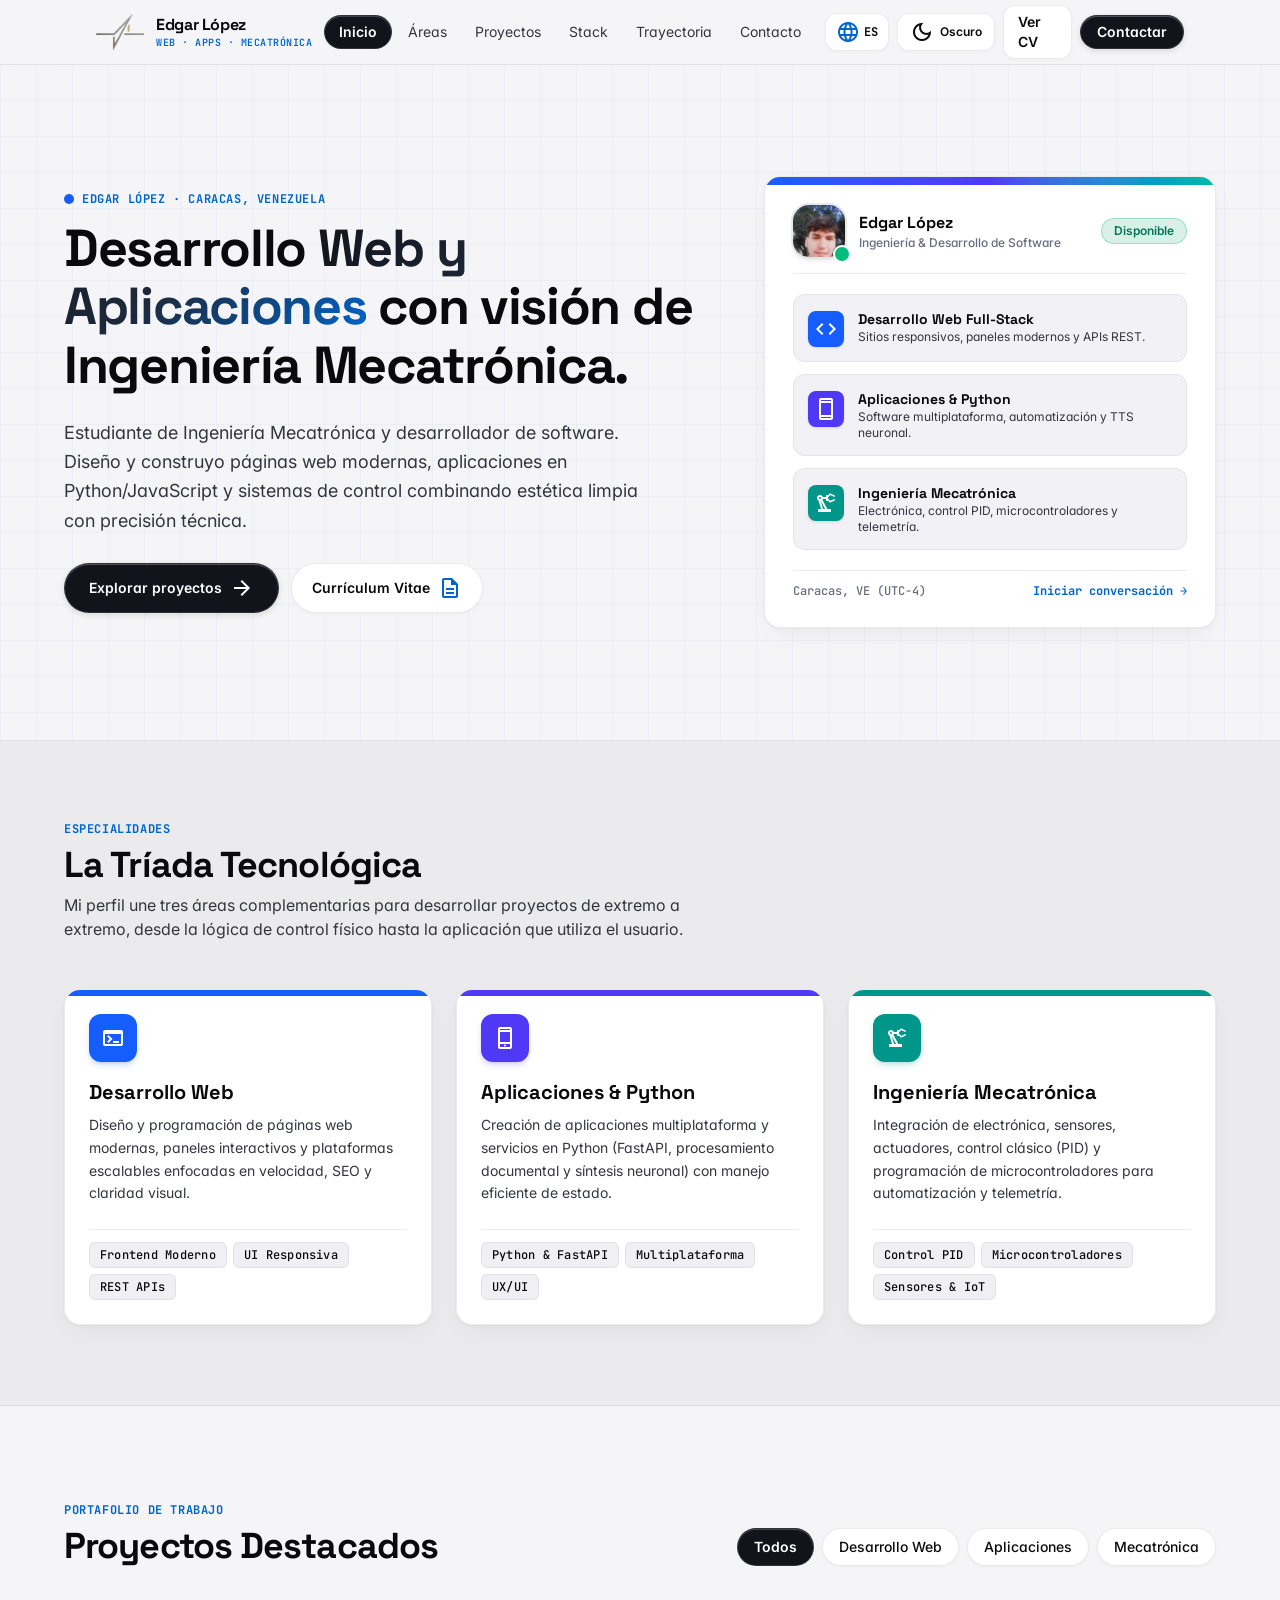
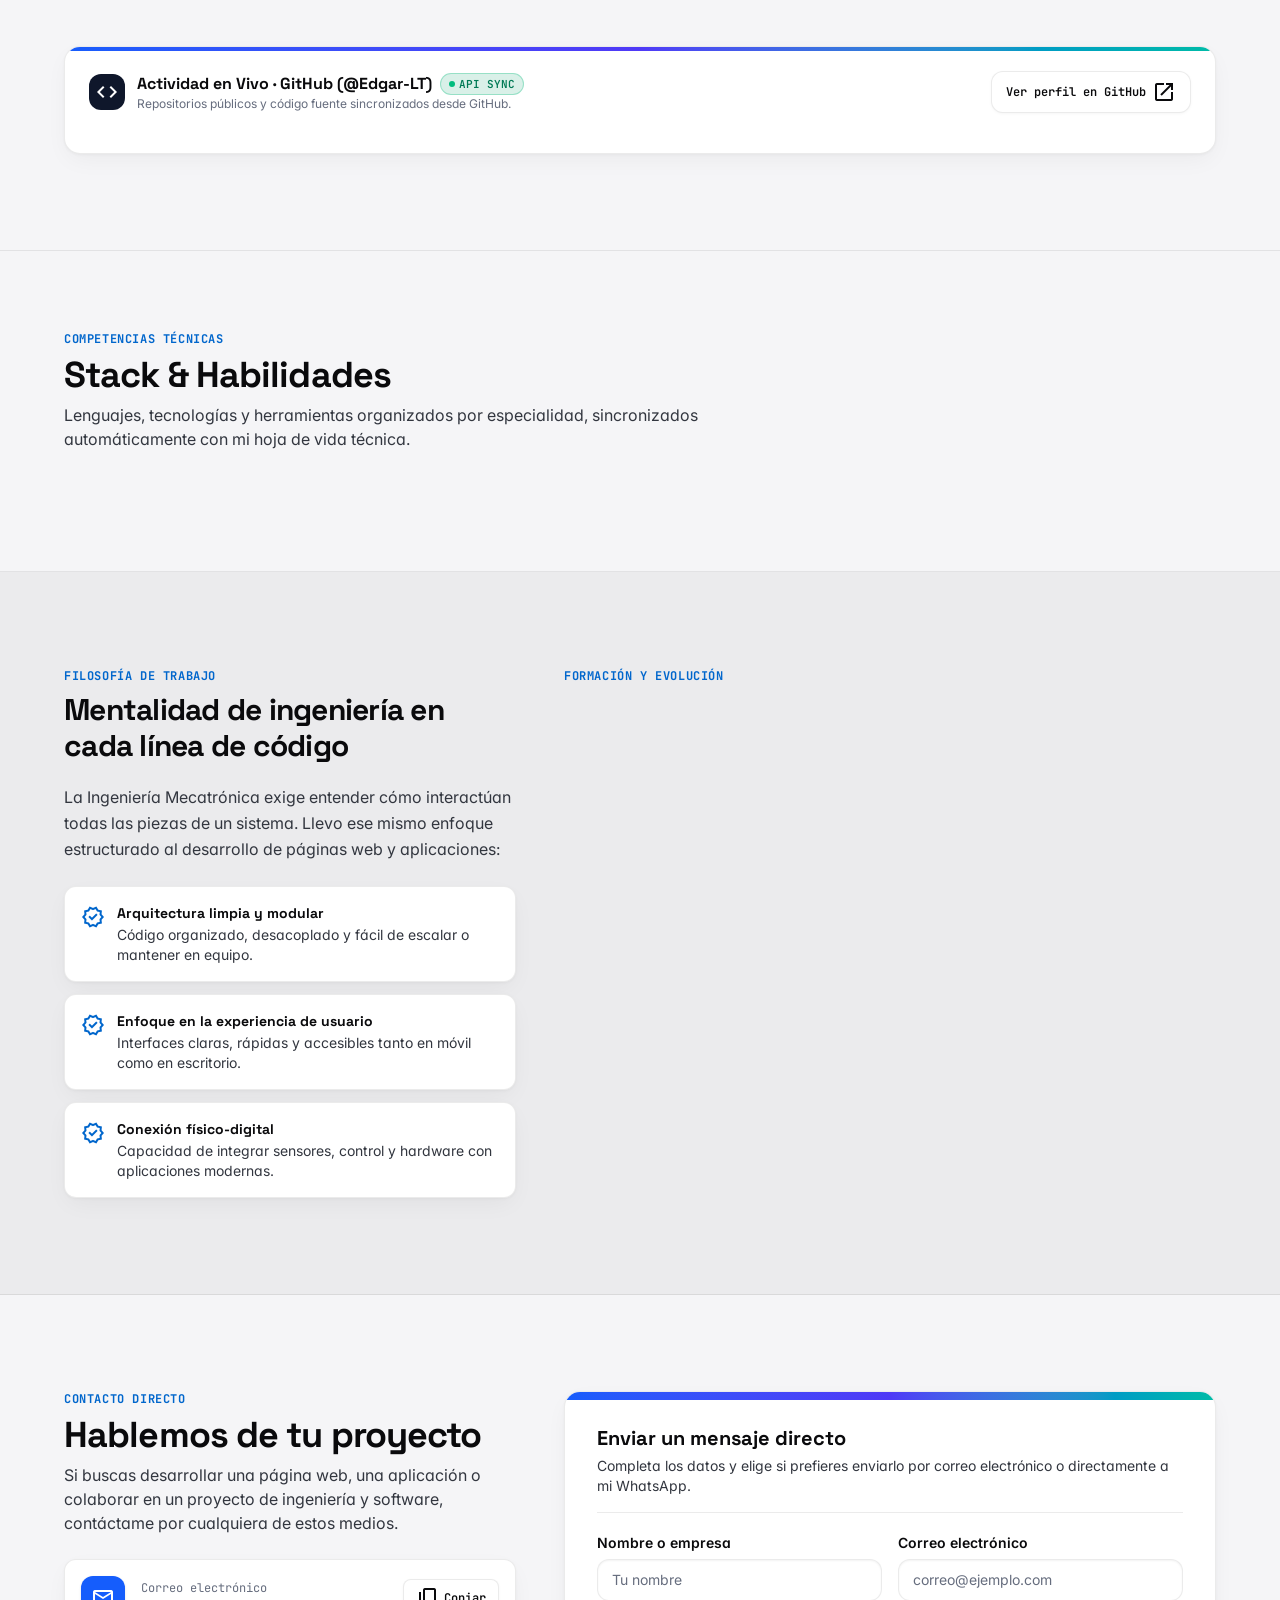
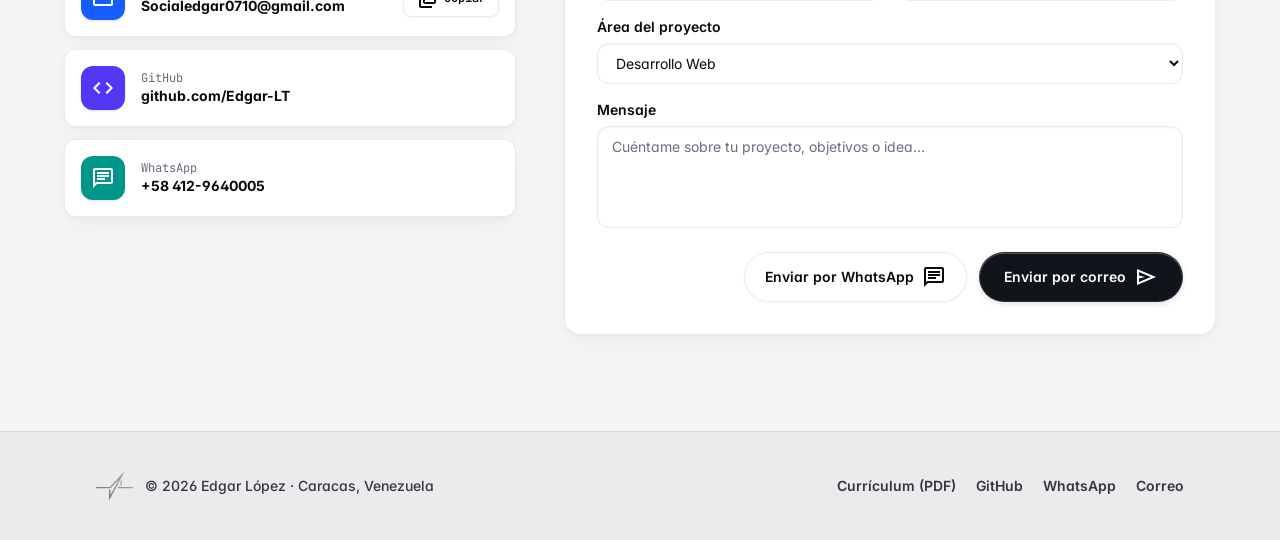
==== index.html @ 8ce10c6b "feat(profile): integrate official portrait photo in hero presentation card and CV header" ====
<!DOCTYPE html>
<html class="scroll-smooth" lang="es">
<head>
  <meta charset="utf-8" />
  <meta content="width=device-width, initial-scale=1.0" name="viewport" />
  <title>Edgar López | Desarrollador Web, Aplicaciones & Ingeniería Mecatrónica</title>
  <meta name="description" content="Portafolio profesional de Edgar López — Estudiante de Ingeniería Mecatrónica y Desarrollador Web y de Aplicaciones en Caracas, Venezuela." />
  <meta name="author" content="Edgar López" />
  <meta name="robots" content="index, follow" />
  <meta name="theme-color" content="#2563eb" id="meta-theme-color" />
  <link rel="canonical" href="https://edgar-lt.github.io/portafolio/" />
  <link rel="manifest" href="site.webmanifest" />

  <!-- Open Graph / Social Preview -->
  <meta property="og:type" content="website" />
  <meta property="og:locale" content="es_VE" />
  <meta property="og:locale:alternate" content="en_US" />
  <meta property="og:url" content="https://edgar-lt.github.io/portafolio/" />
  <meta property="og:title" content="Edgar López | Desarrollador Web, Aplicaciones & Ingeniería Mecatrónica" />
  <meta property="og:description" content="Desarrollo de aplicaciones web modernas, software en Python/JS y sistemas de ingeniería mecatrónica en Caracas, Venezuela." />
  <meta property="og:image" content="https://edgar-lt.github.io/portafolio/assets/og-preview.svg" />
  <meta property="og:image:alt" content="Portafolio de Edgar López — Desarrollo Web, Aplicaciones e Ingeniería Mecatrónica" />

  <!-- Twitter Card -->
  <meta name="twitter:card" content="summary_large_image" />
  <meta name="twitter:title" content="Edgar López | Desarrollador Web, Aplicaciones & Ingeniería Mecatrónica" />
  <meta name="twitter:description" content="Portafolio profesional de Edgar López — Estudiante de Ingeniería Mecatrónica y Desarrollador Web y de Aplicaciones." />
  <meta name="twitter:image" content="https://edgar-lt.github.io/portafolio/assets/og-preview.svg" />

  <!-- Schema.org JSON-LD Structured Data -->
  <script type="application/ld+json">
  {
    "@context": "https://schema.org",
    "@type": "ProfilePage",
    "mainEntity": {
      "@type": "Person",
      "name": "Edgar López",
      "jobTitle": "Estudiante de Ingeniería Mecatrónica & Desarrollador Web y de Aplicaciones",
      "url": "https://edgar-lt.github.io/portafolio/",
      "email": "mailto:Socialedgar0710@gmail.com",
      "telephone": "+584129640005",
      "address": {
        "@type": "PostalAddress",
        "addressLocality": "Caracas",
        "addressCountry": "VE"
      },
      "sameAs": [
        "https://github.com/Edgar-LT"
      ],
      "knowsAbout": [
        "Ingeniería Mecatrónica",
        "Desarrollo Web Full-Stack",
        "Python & FastAPI",
        "Sistemas de Control PID",
        "Desarrollo de Aplicaciones",
        "Sistemas Embebidos"
      ]
    }
  }
  </script>

  <!-- Favicon -->
  <link rel="icon" type="image/svg+xml" href="assets/favicon.svg" />

  <!-- Preconnect & Google Fonts -->
  <link rel="preconnect" href="https://fonts.googleapis.com" />
  <link rel="preconnect" href="https://fonts.gstatic.com" crossorigin />
  <link href="https://fonts.googleapis.com/css2?family=Material+Symbols+Outlined:opsz,wght,FILL,GRAD@20..48,100..700,0..1,-50..200&display=block" rel="stylesheet" />
  <link href="https://fonts.googleapis.com/css2?family=Inter:wght@400;500;600;700&family=JetBrains+Mono:wght@400;500;600&family=Space+Grotesk:wght@500;600;700&display=swap" rel="stylesheet" />

  <!-- Inicialización temprana del tema para evitar parpadeos (respeta preferencia del sistema) -->
  <script>
    (function () {
      var saved = localStorage.getItem("edgar_theme");
      var prefersDark = window.matchMedia && window.matchMedia("(prefers-color-scheme: dark)").matches;
      if (saved === "dark" || (!saved && prefersDark)) {
        document.documentElement.classList.add("dark");
      } else {
        document.documentElement.classList.remove("dark");
      }
    })();
  </script>

  <!-- Tailwind CSS & Unified Design Tokens (Compiled Static CSS) -->
  <link rel="stylesheet" href="css/tailwind.min.css" />
  <script src="js/config.tailwind.js"></script>
  <link rel="stylesheet" href="css/styles.css" />
</head>

<body class="theme-page font-sans antialiased selection:bg-blue-600 selection:text-white">

  <!-- Skip to Main Content -->
  <a href="#main-content" data-i18n="skip_link" class="sr-only focus:not-sr-only focus:fixed focus:top-3 focus:left-3 focus:z-[100] focus:px-4 focus:py-2 focus:rounded-lg focus:bg-blue-600 focus:text-white focus:text-sm focus:font-semibold">
    Saltar al contenido principal
  </a>

  <!-- ===================================================================== -->
  <!-- HEADER & NAVIGATION                                                   -->
  <!-- ===================================================================== -->
  <header class="fixed top-0 w-full z-50 theme-header">
    <div class="h-16 max-w-6xl mx-auto px-margin-mobile md:px-margin-tablet flex items-center justify-between gap-3">
      <!-- Brand Identity -->
      <a href="#inicio" class="flex items-center gap-3 group shrink-0" aria-label="Edgar López — Inicio">
        <img alt="EL" width="48" height="36" class="h-9 w-auto object-contain" src="assets/logo.svg" />
        <div class="flex flex-col">
          <span class="font-display font-bold text-base theme-heading leading-tight tracking-tight">Edgar López</span>
          <span class="font-mono text-[10px] font-semibold theme-accent uppercase tracking-wider" data-i18n="brand_subtitle">Web · Apps · Mecatrónica</span>
        </div>
      </a>

      <!-- Desktop Navigation -->
      <nav aria-label="Navegación principal" class="hidden lg:flex items-center gap-1" id="desktop-nav">
        <a aria-current="page" class="nav-link text-sm px-3.5 py-1.5 rounded-full nav-pill-active font-semibold transition-all" href="#inicio" data-i18n="nav_home">Inicio</a>
        <a class="nav-link text-sm px-3 py-1.5 rounded-lg theme-body hover:underline transition-all" href="#disciplinas" data-i18n="nav_areas">Áreas</a>
        <a class="nav-link text-sm px-3 py-1.5 rounded-lg theme-body hover:underline transition-all" href="#proyectos" data-i18n="nav_projects">Proyectos</a>
        <a class="nav-link text-sm px-3 py-1.5 rounded-lg theme-body hover:underline transition-all" href="#stack" data-i18n="nav_stack">Stack</a>
        <a class="nav-link text-sm px-3 py-1.5 rounded-lg theme-body hover:underline transition-all" href="#experiencia" data-i18n="nav_timeline">Trayectoria</a>
        <a class="nav-link text-sm px-3 py-1.5 rounded-lg theme-body hover:underline transition-all" href="#contacto" data-i18n="nav_contact">Contacto</a>
      </nav>

      <!-- Header Actions: Language, Theme & CTAs -->
      <div class="flex items-center gap-2">
        <button aria-label="Cambiar idioma entre Español e Inglés" title="Cambiar idioma (ES / EN)" id="lang-toggle-btn" type="button" class="inline-flex items-center gap-1 px-2.5 py-1.5 rounded-xl identity-btn-secondary font-mono text-xs font-bold transition-all cursor-pointer">
          <span class="material-symbols-outlined text-sm theme-accent" aria-hidden="true">language</span>
          <span id="lang-toggle-label">ES</span>
        </button>

        <button aria-label="Cambiar entre tema claro y oscuro" aria-pressed="false" title="Cambiar entre tema Claro y Oscuro" id="theme-toggle-btn" type="button" class="inline-flex items-center gap-1.5 px-3 py-1.5 rounded-xl identity-btn-secondary text-xs font-semibold transition-all cursor-pointer">
          <span class="material-symbols-outlined text-base" id="theme-toggle-icon" aria-hidden="true">dark_mode</span>
          <span id="theme-toggle-label" class="hidden sm:inline">Oscuro</span>
        </button>

        <a class="hidden sm:inline-flex items-center gap-1.5 text-sm font-semibold px-3.5 py-1.5 rounded-xl identity-btn-secondary transition-all" href="cv.html" data-i18n="nav_cv">
          Ver CV
        </a>
        <a class="hidden md:inline-flex items-center gap-1.5 text-sm font-semibold px-4 py-1.5 rounded-full btn-primary-action transition-all" href="#contacto" data-i18n="nav_cta">
          Contactar
        </a>

        <!-- Mobile Menu Button -->
        <button aria-label="Abrir menú de navegación" aria-expanded="false" aria-controls="mobile-menu" class="lg:hidden p-2 rounded-xl identity-btn-secondary" id="mobile-menu-btn" type="button">
          <span class="material-symbols-outlined text-xl block" id="mobile-menu-icon" aria-hidden="true">menu</span>
        </button>
      </div>
    </div>

    <!-- Mobile Navigation Drawer -->
    <nav aria-label="Navegación móvil" class="lg:hidden hidden theme-page border-b theme-border px-margin-mobile py-4" id="mobile-menu">
      <div class="flex flex-col gap-1.5">
        <a class="mobile-nav-link text-sm font-medium px-3 py-2 rounded-lg theme-heading hover:underline" href="#inicio" data-i18n="nav_home">Inicio</a>
        <a class="mobile-nav-link text-sm font-medium px-3 py-2 rounded-lg theme-heading hover:underline" href="#disciplinas" data-i18n="nav_areas">Áreas de Especialidad</a>
        <a class="mobile-nav-link text-sm font-medium px-3 py-2 rounded-lg theme-heading hover:underline" href="#proyectos" data-i18n="nav_projects">Proyectos</a>
        <a class="mobile-nav-link text-sm font-medium px-3 py-2 rounded-lg theme-heading hover:underline" href="#stack" data-i18n="nav_stack">Stack & Habilidades</a>
        <a class="mobile-nav-link text-sm font-medium px-3 py-2 rounded-lg theme-heading hover:underline" href="#experiencia" data-i18n="nav_timeline">Trayectoria</a>
        <a class="mobile-nav-link text-sm font-medium px-3 py-2 rounded-lg theme-heading hover:underline" href="#contacto" data-i18n="nav_contact">Contacto</a>
        <a class="mobile-nav-link text-sm font-semibold px-3 py-2 rounded-lg theme-accent hover:underline" href="cv.html" data-i18n="nav_cv_full">Ver Currículum Vitae (PDF)</a>
      </div>
    </nav>
  </header>

  <main class="w-full pt-16" id="main-content">
    <div class="flex flex-col w-full">

      <!-- ===================================================================== -->
      <!-- SECTION 1: HERO SECTION                                               -->
      <!-- ===================================================================== -->
      <section class="relative w-full overflow-hidden theme-page bg-blueprint py-20 lg:py-28 px-margin-mobile md:px-margin-tablet border-b theme-border" id="inicio">
        <div class="max-w-6xl mx-auto grid grid-cols-1 lg:grid-cols-12 gap-12 items-center relative z-10">
          <!-- Left Column: Copy & CTAs -->
          <div class="lg:col-span-7 flex flex-col gap-6">
            <div class="flex flex-col gap-3">
              <div class="inline-flex items-center gap-2 text-xs font-mono font-bold uppercase tracking-wider theme-accent">
                <span class="w-2.5 h-2.5 rounded-full bg-blue-600 animate-pulse"></span>
                <span data-i18n="hero_badge">Edgar López · Caracas, Venezuela</span>
              </div>
              <h1 class="font-display font-bold text-4xl sm:text-5xl lg:text-[52px] theme-heading leading-[1.12] tracking-tight" data-i18n-html="hero_title">
                Desarrollo <span class="text-brand-gradient">Web y Aplicaciones</span> con visión de Ingeniería Mecatrónica.
              </h1>
            </div>

            <p class="text-base sm:text-lg leading-relaxed theme-body max-w-xl" data-i18n="hero_desc">
              Estudiante de Ingeniería Mecatrónica y desarrollador de software. Diseño y construyo páginas web modernas, aplicaciones en Python/JavaScript y sistemas de control combinando estética limpia con precisión técnica.
            </p>

            <div class="flex flex-wrap items-center gap-3 pt-1">
              <a class="btn-primary-action inline-flex items-center gap-2 text-sm font-semibold px-6 py-3 rounded-full transition-all" href="#proyectos">
                <span data-i18n="hero_cta_projects">Explorar proyectos</span>
                <span class="material-symbols-outlined text-base" aria-hidden="true">arrow_forward</span>
              </a>
              <a class="inline-flex items-center gap-2 text-sm font-semibold px-5 py-3 rounded-full identity-btn-secondary transition-all" href="cv.html">
                <span data-i18n="hero_cta_cv">Currículum Vitae</span>
                <span class="material-symbols-outlined text-base theme-accent" aria-hidden="true">description</span>
              </a>
            </div>
          </div>

          <!-- Right Column: Elevated Identity Card -->
          <div class="lg:col-span-5">
            <div class="identity-card rounded-2xl p-6 sm:p-7 flex flex-col gap-5 relative overflow-hidden">
              <!-- Tricolor Identity Bar -->
              <div class="absolute top-0 left-0 right-0 h-2 bg-gradient-to-r from-blue-600 via-indigo-600 to-teal-500"></div>

              <div class="flex items-center justify-between pb-4 border-b theme-border">
                <div class="flex items-center gap-3.5">
                  <div class="relative shrink-0">
                    <img src="assets/profile.webp" alt="Edgar López" width="52" height="52" class="w-13 h-13 rounded-2xl object-cover object-center ring-2 ring-neutral-200/80 dark:ring-neutral-700/80 shadow-md" />
                    <span class="absolute -bottom-1 -right-1 w-3.5 h-3.5 rounded-full bg-emerald-500 ring-2 ring-white dark:ring-neutral-900" title="Disponible para proyectos"></span>
                  </div>
                  <div class="flex flex-col">
                    <span class="font-display font-bold text-base theme-heading">Edgar López</span>
                    <span class="text-xs font-medium theme-muted" data-i18n="card_role">Ingeniería & Desarrollo de Software</span>
                  </div>
                </div>
                <span class="px-3 py-1 rounded-full bg-emerald-600/15 text-emerald-700 dark:text-emerald-300 border border-emerald-500/30 text-xs font-semibold" data-i18n="card_status">
                  Disponible
                </span>
              </div>

              <!-- The 3 Pillars inside distinct subcards -->
              <div class="flex flex-col gap-3">
                <div class="flex items-start gap-3.5 p-3.5 rounded-xl identity-subcard">
                  <div class="w-9 h-9 rounded-lg bg-blue-600 text-white flex items-center justify-center shrink-0 mt-0.5 shadow-sm">
                    <span class="material-symbols-outlined text-lg" aria-hidden="true">code</span>
                  </div>
                  <div class="flex flex-col">
                    <span class="font-display font-bold text-sm theme-heading" data-i18n="pillar1_title">Desarrollo Web Full-Stack</span>
                    <span class="text-xs theme-body" data-i18n="pillar1_sub">Sitios responsivos, paneles modernos y APIs REST.</span>
                  </div>
                </div>

                <div class="flex items-start gap-3.5 p-3.5 rounded-xl identity-subcard">
                  <div class="w-9 h-9 rounded-lg bg-indigo-600 text-white flex items-center justify-center shrink-0 mt-0.5 shadow-sm">
                    <span class="material-symbols-outlined text-lg" aria-hidden="true">smartphone</span>
                  </div>
                  <div class="flex flex-col">
                    <span class="font-display font-bold text-sm theme-heading" data-i18n="pillar2_title">Aplicaciones & Python</span>
                    <span class="text-xs theme-body" data-i18n="pillar2_sub">Software multiplataforma, automatización y TTS neuronal.</span>
                  </div>
                </div>

                <div class="flex items-start gap-3.5 p-3.5 rounded-xl identity-subcard">
                  <div class="w-9 h-9 rounded-lg bg-teal-600 text-white flex items-center justify-center shrink-0 mt-0.5 shadow-sm">
                    <span class="material-symbols-outlined text-lg" aria-hidden="true">precision_manufacturing</span>
                  </div>
                  <div class="flex flex-col">
                    <span class="font-display font-bold text-sm theme-heading" data-i18n="pillar3_title">Ingeniería Mecatrónica</span>
                    <span class="text-xs theme-body" data-i18n="pillar3_sub">Electrónica, control PID, microcontroladores y telemetría.</span>
                  </div>
                </div>
              </div>

              <div class="pt-3 border-t theme-border flex items-center justify-between text-xs font-mono font-medium theme-muted">
                <span>Caracas, VE (UTC-4)</span>
                <a href="#contacto" class="font-bold theme-accent hover:underline" data-i18n="card_cta">Iniciar conversación →</a>
              </div>
            </div>
          </div>
        </div>
      </section>

      <!-- ===================================================================== -->
      <!-- SECTION 2: LA TRÍADA TECNOLÓGICA                                      -->
      <!-- ===================================================================== -->
      <section class="w-full theme-section-alt py-20 px-margin-mobile md:px-margin-tablet border-b theme-border" id="disciplinas">
        <div class="max-w-6xl mx-auto flex flex-col gap-12">
          <div class="flex flex-col gap-2 max-w-2xl">
            <span class="font-mono text-xs font-bold uppercase tracking-wider theme-accent" data-i18n="triad_eyebrow">Especialidades</span>
            <h2 class="font-display font-bold text-3xl sm:text-4xl theme-heading tracking-tight" data-i18n="triad_title">La Tríada Tecnológica</h2>
            <p class="text-base theme-body" data-i18n="triad_desc">
              Mi perfil une tres áreas complementarias para desarrollar proyectos de extremo a extremo, desde la lógica de control físico hasta la aplicación que utiliza el usuario.
            </p>
          </div>

          <div class="grid grid-cols-1 md:grid-cols-3 gap-6">
            <!-- Pilar 1: Desarrollo Web (Azul) -->
            <div class="identity-card p-6 rounded-2xl flex flex-col justify-between gap-6 relative overflow-hidden">
              <div class="absolute top-0 left-0 right-0 h-1.5 bg-blue-600"></div>
              <div class="flex flex-col gap-4">
                <div class="w-12 h-12 rounded-xl bg-blue-600 text-white shadow-md shadow-blue-600/20 flex items-center justify-center">
                  <span class="material-symbols-outlined text-2xl" aria-hidden="true">terminal</span>
                </div>
                <div class="flex flex-col gap-2">
                  <h3 class="font-display font-bold text-xl theme-heading" data-i18n="triad1_title">Desarrollo Web</h3>
                  <p class="text-sm leading-relaxed theme-body" data-i18n="triad1_desc">
                    Diseño y programación de páginas web modernas, paneles interactivos y plataformas escalables enfocadas en velocidad, SEO y claridad visual.
                  </p>
                </div>
              </div>
              <div class="flex flex-wrap gap-1.5 pt-3 border-t theme-border">
                <span class="px-2.5 py-1 rounded-md identity-chip font-mono text-xs font-medium">Frontend Moderno</span>
                <span class="px-2.5 py-1 rounded-md identity-chip font-mono text-xs font-medium">UI Responsiva</span>
                <span class="px-2.5 py-1 rounded-md identity-chip font-mono text-xs font-medium">REST APIs</span>
              </div>
            </div>

            <!-- Pilar 2: Aplicaciones (Índigo) -->
            <div class="identity-card p-6 rounded-2xl flex flex-col justify-between gap-6 relative overflow-hidden">
              <div class="absolute top-0 left-0 right-0 h-1.5 bg-indigo-600"></div>
              <div class="flex flex-col gap-4">
                <div class="w-12 h-12 rounded-xl bg-indigo-600 text-white shadow-md shadow-indigo-600/20 flex items-center justify-center">
                  <span class="material-symbols-outlined text-2xl" aria-hidden="true">phone_iphone</span>
                </div>
                <div class="flex flex-col gap-2">
                  <h3 class="font-display font-bold text-xl theme-heading" data-i18n="triad2_title">Aplicaciones & Python</h3>
                  <p class="text-sm leading-relaxed theme-body" data-i18n="triad2_desc">
                    Creación de aplicaciones multiplataforma y servicios en Python (FastAPI, procesamiento documental y síntesis neuronal) con manejo eficiente de estado.
                  </p>
                </div>
              </div>
              <div class="flex flex-wrap gap-1.5 pt-3 border-t theme-border">
                <span class="px-2.5 py-1 rounded-md identity-chip font-mono text-xs font-medium">Python & FastAPI</span>
                <span class="px-2.5 py-1 rounded-md identity-chip font-mono text-xs font-medium">Multiplataforma</span>
                <span class="px-2.5 py-1 rounded-md identity-chip font-mono text-xs font-medium">UX/UI</span>
              </div>
            </div>

            <!-- Pilar 3: Ingeniería Mecatrónica (Teal/Esmeralda) -->
            <div class="identity-card p-6 rounded-2xl flex flex-col justify-between gap-6 relative overflow-hidden">
              <div class="absolute top-0 left-0 right-0 h-1.5 bg-teal-600"></div>
              <div class="flex flex-col gap-4">
                <div class="w-12 h-12 rounded-xl bg-teal-600 text-white shadow-md shadow-teal-600/20 flex items-center justify-center">
                  <span class="material-symbols-outlined text-2xl" aria-hidden="true">precision_manufacturing</span>
                </div>
                <div class="flex flex-col gap-2">
                  <h3 class="font-display font-bold text-xl theme-heading" data-i18n="triad3_title">Ingeniería Mecatrónica</h3>
                  <p class="text-sm leading-relaxed theme-body" data-i18n="triad3_desc">
                    Integración de electrónica, sensores, actuadores, control clásico (PID) y programación de microcontroladores para automatización y telemetría.
                  </p>
                </div>
              </div>
              <div class="flex flex-wrap gap-1.5 pt-3 border-t theme-border">
                <span class="px-2.5 py-1 rounded-md identity-chip font-mono text-xs font-medium">Control PID</span>
                <span class="px-2.5 py-1 rounded-md identity-chip font-mono text-xs font-medium">Microcontroladores</span>
                <span class="px-2.5 py-1 rounded-md identity-chip font-mono text-xs font-medium">Sensores & IoT</span>
              </div>
            </div>
          </div>
        </div>
      </section>

      <!-- ===================================================================== -->
      <!-- SECTION 3: PROYECTOS DESTACADOS (DESDE js/data.js)                    -->
      <!-- ===================================================================== -->
      <section class="w-full theme-page py-20 lg:py-24 px-margin-mobile md:px-margin-tablet border-b theme-border" id="proyectos">
        <div class="max-w-6xl mx-auto flex flex-col gap-10">
          <div class="flex flex-col md:flex-row md:items-end justify-between gap-6">
            <div class="flex flex-col gap-2">
              <span class="font-mono text-xs font-bold uppercase tracking-wider theme-accent" data-i18n="projects_eyebrow">Portafolio de trabajo</span>
              <h2 class="font-display font-bold text-3xl sm:text-4xl theme-heading tracking-tight" data-i18n="projects_title">Proyectos Destacados</h2>
            </div>

            <!-- Interactive Category Filter -->
            <div aria-label="Filtrar proyectos por categoría" class="flex flex-wrap items-center gap-2" id="project-filters" role="group">
              <button aria-pressed="true" class="filter-btn px-4 py-2 rounded-full text-sm font-semibold nav-pill-active transition-all cursor-pointer" data-filter="all" data-i18n="filter_all" type="button">Todos</button>
              <button aria-pressed="false" class="filter-btn px-4 py-2 rounded-full text-sm font-medium identity-btn-secondary transition-all cursor-pointer" data-filter="web" data-i18n="filter_web" type="button">Desarrollo Web</button>
              <button aria-pressed="false" class="filter-btn px-4 py-2 rounded-full text-sm font-medium identity-btn-secondary transition-all cursor-pointer" data-filter="app" data-i18n="filter_app" type="button">Aplicaciones</button>
              <button aria-pressed="false" class="filter-btn px-4 py-2 rounded-full text-sm font-medium identity-btn-secondary transition-all cursor-pointer" data-filter="mecatronica" data-i18n="filter_meca" type="button">Mecatrónica</button>
            </div>
          </div>

          <!-- Dynamic Project Cards Grid -->
          <div class="grid grid-cols-1 md:grid-cols-2 gap-6" id="projects-grid"></div>

          <!-- Live GitHub Telemetry & Repositories Panel -->
          <div class="identity-card-static rounded-2xl p-5 sm:p-6 flex flex-col gap-4 relative overflow-hidden" id="github-live-panel">
            <div class="absolute top-0 left-0 right-0 h-1 bg-gradient-to-r from-blue-600 via-indigo-600 to-teal-500"></div>
            <div class="flex flex-wrap items-center justify-between gap-3">
              <div class="flex items-center gap-3">
                <div class="w-9 h-9 rounded-xl bg-slate-900 dark:bg-slate-800 text-white flex items-center justify-center shrink-0">
                  <span class="material-symbols-outlined text-lg" aria-hidden="true">code</span>
                </div>
                <div class="flex flex-col">
                  <div class="flex items-center gap-2">
                    <span class="font-display font-bold text-sm sm:text-base theme-heading" data-i18n="gh_title">Actividad en Vivo · GitHub (@Edgar-LT)</span>
                    <span class="inline-flex items-center gap-1 px-2 py-0.5 rounded-full text-[11px] font-mono font-semibold bg-emerald-600/15 text-emerald-700 dark:text-emerald-300 border border-emerald-500/30" id="github-status-badge">
                      <span class="w-1.5 h-1.5 rounded-full bg-emerald-500"></span>
                      <span>API SYNC</span>
                    </span>
                  </div>
                  <span class="text-xs theme-muted" data-i18n="gh_subtitle">Repositorios públicos y código fuente sincronizados desde GitHub.</span>
                </div>
              </div>
              <a href="https://github.com/Edgar-LT" target="_blank" rel="noopener noreferrer" class="inline-flex items-center gap-1.5 text-xs font-mono font-semibold px-3.5 py-2 rounded-xl identity-btn-secondary transition-all">
                <span data-i18n="gh_profile_btn">Ver perfil en GitHub</span>
                <span class="material-symbols-outlined text-sm" aria-hidden="true">open_in_new</span>
              </a>
            </div>
            <div class="grid grid-cols-1 md:grid-cols-3 gap-3" id="github-repos-list"></div>
          </div>
        </div>
      </section>

      <!-- ===================================================================== -->
      <!-- SECTION 4: STACK TECNOLÓGICO & HERRAMIENTAS (DESDE js/data.js)        -->
      <!-- ===================================================================== -->
      <section class="w-full theme-page py-20 px-margin-mobile md:px-margin-tablet border-b theme-border" id="stack">
        <div class="max-w-6xl mx-auto flex flex-col gap-10">
          <div class="flex flex-col gap-2 max-w-2xl">
            <span class="font-mono text-xs font-bold uppercase tracking-wider theme-accent" data-i18n="stack_eyebrow">Competencias técnicas</span>
            <h2 class="font-display font-bold text-3xl sm:text-4xl theme-heading tracking-tight" data-i18n="stack_title">Stack & Habilidades</h2>
            <p class="text-base theme-body" data-i18n="stack_desc">
              Lenguajes, tecnologías y herramientas organizados por especialidad, sincronizados automáticamente con mi hoja de vida técnica.
            </p>
          </div>

          <!-- Dynamic Skills Grid -->
          <div class="grid grid-cols-1 md:grid-cols-2 gap-6" id="skills-grid"></div>
        </div>
      </section>

      <!-- ===================================================================== -->
      <!-- SECTION 5: TRAYECTORIA & ENFOQUE DE INGENIERÍA (DESDE js/data.js)     -->
      <!-- ===================================================================== -->
      <section class="w-full theme-section-alt py-20 lg:py-24 px-margin-mobile md:px-margin-tablet border-b theme-border" id="experiencia">
        <div class="max-w-6xl mx-auto grid grid-cols-1 lg:grid-cols-12 gap-12">
          <!-- Philosophy Statement -->
          <div class="lg:col-span-5 flex flex-col gap-5">
            <div class="flex flex-col gap-2">
              <span class="font-mono text-xs font-bold uppercase tracking-wider theme-accent" data-i18n="phil_eyebrow">Filosofía de trabajo</span>
              <h2 class="font-display font-bold text-3xl theme-heading tracking-tight" data-i18n="phil_title">
                Mentalidad de ingeniería en cada línea de código
              </h2>
            </div>
            <p class="text-sm sm:text-base leading-relaxed theme-body" data-i18n="phil_desc">
              La Ingeniería Mecatrónica exige entender cómo interactúan todas las piezas de un sistema. Llevo ese mismo enfoque estructurado al desarrollo de páginas web y aplicaciones:
            </p>

            <div class="flex flex-col gap-3 pt-1">
              <div class="identity-card p-4 rounded-xl flex items-start gap-3">
                <span class="material-symbols-outlined theme-accent text-xl mt-0.5" aria-hidden="true">verified</span>
                <div class="flex flex-col gap-0.5">
                  <span class="font-display font-bold text-sm theme-heading" data-i18n="phil1_title">Arquitectura limpia y modular</span>
                  <span class="text-xs sm:text-sm theme-body" data-i18n="phil1_desc">Código organizado, desacoplado y fácil de escalar o mantener en equipo.</span>
                </div>
              </div>
              <div class="identity-card p-4 rounded-xl flex items-start gap-3">
                <span class="material-symbols-outlined theme-accent text-xl mt-0.5" aria-hidden="true">verified</span>
                <div class="flex flex-col gap-0.5">
                  <span class="font-display font-bold text-sm theme-heading" data-i18n="phil2_title">Enfoque en la experiencia de usuario</span>
                  <span class="text-xs sm:text-sm theme-body" data-i18n="phil2_desc">Interfaces claras, rápidas y accesibles tanto en móvil como en escritorio.</span>
                </div>
              </div>
              <div class="identity-card p-4 rounded-xl flex items-start gap-3">
                <span class="material-symbols-outlined theme-accent text-xl mt-0.5" aria-hidden="true">verified</span>
                <div class="flex flex-col gap-0.5">
                  <span class="font-display font-bold text-sm theme-heading" data-i18n="phil3_title">Conexión físico-digital</span>
                  <span class="text-xs sm:text-sm theme-body" data-i18n="phil3_desc">Capacidad de integrar sensores, control y hardware con aplicaciones modernas.</span>
                </div>
              </div>
            </div>
          </div>

          <!-- Dynamic Timeline Component -->
          <div class="lg:col-span-7 flex flex-col gap-4">
            <span class="font-mono text-xs font-bold uppercase tracking-wider theme-accent" data-i18n="timeline_eyebrow">Formación y evolución</span>
            <div class="flex flex-col gap-4" id="timeline-list"></div>
          </div>
        </div>
      </section>

      <!-- ===================================================================== -->
      <!-- SECTION 6: CONTACTO DIRECTO                                           -->
      <!-- ===================================================================== -->
      <section class="w-full theme-page py-20 lg:py-24 px-margin-mobile md:px-margin-tablet" id="contacto">
        <div class="max-w-6xl mx-auto grid grid-cols-1 lg:grid-cols-12 gap-12">
          <!-- Left: Contact Details -->
          <div class="lg:col-span-5 flex flex-col gap-6">
            <div class="flex flex-col gap-2">
              <span class="font-mono text-xs font-bold uppercase tracking-wider theme-accent" data-i18n="contact_eyebrow">Contacto directo</span>
              <h2 class="font-display font-bold text-3xl sm:text-4xl theme-heading tracking-tight" data-i18n="contact_title">Hablemos de tu proyecto</h2>
              <p class="text-base theme-body" data-i18n="contact_desc">
                Si buscas desarrollar una página web, una aplicación o colaborar en un proyecto de ingeniería y software, contáctame por cualquiera de estos medios.
              </p>
            </div>

            <!-- Contact Cards -->
            <div class="flex flex-col gap-3">
              <div class="flex items-center justify-between gap-3 identity-card p-4 rounded-xl">
                <a class="flex items-center gap-4 group min-w-0" href="mailto:Socialedgar0710@gmail.com">
                  <div class="w-11 h-11 rounded-xl bg-blue-600 text-white shadow-sm flex items-center justify-center shrink-0">
                    <span class="material-symbols-outlined text-xl" aria-hidden="true">mail</span>
                  </div>
                  <div class="flex flex-col min-w-0">
                    <span class="font-mono text-xs theme-muted" data-i18n="contact_email_label">Correo electrónico</span>
                    <span class="text-sm font-bold theme-heading group-hover:underline truncate">Socialedgar0710@gmail.com</span>
                  </div>
                </a>
                <button type="button" id="copy-email-btn" class="px-3 py-1.5 rounded-lg identity-btn-secondary text-xs font-mono font-semibold shrink-0 inline-flex items-center gap-1 cursor-pointer" title="Copiar dirección de correo">
                  <span class="material-symbols-outlined text-sm" aria-hidden="true">content_copy</span>
                  <span id="copy-email-label" data-i18n="copy_btn">Copiar</span>
                </button>
              </div>

              <a class="flex items-center gap-4 identity-card p-4 rounded-xl group" href="https://github.com/Edgar-LT" rel="noopener noreferrer" target="_blank">
                <div class="w-11 h-11 rounded-xl bg-indigo-600 text-white shadow-sm flex items-center justify-center shrink-0">
                  <span class="material-symbols-outlined text-xl" aria-hidden="true">code</span>
                </div>
                <div class="flex flex-col">
                  <span class="font-mono text-xs theme-muted">GitHub</span>
                  <span class="text-sm font-bold theme-heading group-hover:underline">github.com/Edgar-LT</span>
                </div>
              </a>

              <a class="flex items-center gap-4 identity-card p-4 rounded-xl group" href="https://wa.me/584129640005" rel="noopener noreferrer" target="_blank">
                <div class="w-11 h-11 rounded-xl bg-teal-600 text-white shadow-sm flex items-center justify-center shrink-0">
                  <span class="material-symbols-outlined text-xl" aria-hidden="true">chat</span>
                </div>
                <div class="flex flex-col">
                  <span class="font-mono text-xs theme-muted">WhatsApp</span>
                  <span class="text-sm font-bold theme-heading group-hover:underline">+58 412-9640005</span>
                </div>
              </a>
            </div>
          </div>

          <!-- Right: Dual Contact Form (Email + WhatsApp) -->
          <div class="lg:col-span-7 identity-card p-6 sm:p-8 rounded-2xl flex flex-col gap-5 relative overflow-hidden">
            <div class="absolute top-0 left-0 right-0 h-2 bg-gradient-to-r from-blue-600 via-indigo-600 to-teal-500"></div>
            <div class="flex flex-col gap-1 border-b theme-border pb-4">
              <h3 class="font-display font-bold text-xl theme-heading" data-i18n="form_title">Enviar un mensaje directo</h3>
              <p class="text-sm theme-body" data-i18n="form_subtitle">Completa los datos y elige si prefieres enviarlo por correo electrónico o directamente a mi WhatsApp.</p>
            </div>

            <form class="flex flex-col gap-4" id="contact-form">
              <div class="grid grid-cols-1 md:grid-cols-2 gap-4">
                <div class="flex flex-col gap-1.5">
                  <label class="text-sm font-semibold theme-heading" for="name" data-i18n="form_name_label">Nombre o empresa</label>
                  <input autocomplete="name" class="w-full identity-input text-sm px-3.5 py-2.5 rounded-xl transition-all" id="name" placeholder="Tu nombre" required type="text" />
                </div>
                <div class="flex flex-col gap-1.5">
                  <label class="text-sm font-semibold theme-heading" for="email" data-i18n="form_email_label">Correo electrónico</label>
                  <input autocomplete="email" class="w-full identity-input text-sm px-3.5 py-2.5 rounded-xl transition-all" id="email" placeholder="correo@ejemplo.com" required type="email" />
                </div>
              </div>

              <div class="flex flex-col gap-1.5">
                <label class="text-sm font-semibold theme-heading" for="project-type" data-i18n="form_area_label">Área del proyecto</label>
                <select class="w-full identity-input text-sm px-3.5 py-2.5 rounded-xl transition-all" id="project-type">
                  <option value="web" data-i18n="form_opt_web">Desarrollo Web</option>
                  <option value="app" data-i18n="form_opt_app">Desarrollo de Aplicación / Python</option>
                  <option value="meca" data-i18n="form_opt_meca">Ingeniería Mecatrónica / IoT</option>
                  <option value="integral" data-i18n="form_opt_integral">Proyecto Integral (Hardware + Software)</option>
                  <option value="otro" data-i18n="form_opt_other">Otra consulta</option>
                </select>
              </div>

              <div class="flex flex-col gap-1.5">
                <label class="text-sm font-semibold theme-heading" for="message" data-i18n="form_msg_label">Mensaje</label>
                <textarea class="w-full identity-input text-sm px-3.5 py-2.5 rounded-xl transition-all resize-none" id="message" placeholder="Cuéntame sobre tu proyecto, objetivos o idea..." required rows="4"></textarea>
              </div>

              <div class="flex flex-wrap items-center justify-end gap-3 pt-2">
                <button id="whatsapp-send-btn" class="inline-flex items-center justify-center gap-2 text-sm font-semibold px-5 py-3 rounded-full identity-btn-secondary transition-all cursor-pointer w-full sm:w-auto" type="button">
                  <span data-i18n="form_btn_wa">Enviar por WhatsApp</span>
                  <span class="material-symbols-outlined text-base" aria-hidden="true">chat</span>
                </button>
                <button class="btn-primary-action w-full sm:w-auto inline-flex items-center justify-center gap-2 text-sm font-semibold px-6 py-3 rounded-full transition-all cursor-pointer" type="submit">
                  <span data-i18n="form_btn_mail">Enviar por correo</span>
                  <span class="material-symbols-outlined text-base" aria-hidden="true">send</span>
                </button>
              </div>

              <div aria-live="polite" class="hidden p-3.5 rounded-xl bg-emerald-600 text-white text-sm font-medium flex flex-wrap items-center justify-between gap-2" id="form-status" role="status">
                <div class="flex items-center gap-2">
                  <span class="material-symbols-outlined text-base" aria-hidden="true">check_circle</span>
                  <span id="form-status-text">Mensaje preparado. Si usas correo en navegador, también puedes copiar el texto aquí.</span>
                </div>
                <button type="button" id="copy-form-msg-btn" class="px-3 py-1 rounded-lg bg-white/20 hover:bg-white/30 text-xs font-mono font-semibold cursor-pointer">
                  Copiar mensaje
                </button>
              </div>
            </form>
          </div>
        </div>
      </section>

    </div>
  </main>

  <!-- ===================================================================== -->
  <!-- MODAL DE DETALLES DEL PROYECTO                                        -->
  <!-- ===================================================================== -->
  <div aria-hidden="true" aria-labelledby="modal-project-title" aria-modal="true" class="fixed inset-0 z-50 hidden items-center justify-center bg-slate-950/70 backdrop-blur-sm p-margin-mobile md:p-margin-tablet overflow-y-auto" id="project-modal" role="dialog">
    <div class="identity-card animate-fade-in w-full max-w-3xl rounded-2xl p-6 sm:p-8 relative my-auto max-h-[90vh] overflow-y-auto" id="project-modal-dialog">
      <button aria-label="Cerrar ventana" class="absolute top-4 right-4 w-9 h-9 rounded-xl identity-btn-secondary flex items-center justify-center transition-colors cursor-pointer" id="close-modal-btn" type="button">
        <span class="material-symbols-outlined text-lg" aria-hidden="true">close</span>
      </button>
      <div id="project-modal-body"></div>
    </div>
  </div>

  <!-- ===================================================================== -->
  <!-- FOOTER                                                                -->
  <!-- ===================================================================== -->
  <footer class="w-full theme-section-alt border-t theme-border py-10">
    <div class="max-w-6xl mx-auto px-margin-mobile md:px-margin-tablet flex flex-col sm:flex-row items-center justify-between gap-4">
      <div class="flex items-center gap-3">
        <img alt="EL" width="38" height="28" class="h-7 w-auto object-contain" src="assets/logo.svg" />
        <span class="text-sm font-medium theme-body">
          © 2026 Edgar López · Caracas, Venezuela
        </span>
      </div>

      <div class="flex flex-wrap items-center gap-5 text-sm font-semibold theme-body">
        <a class="hover:underline" href="cv.html" data-i18n="footer_cv">Currículum (PDF)</a>
        <a class="hover:underline" href="https://github.com/Edgar-LT" rel="noopener noreferrer" target="_blank">GitHub</a>
        <a class="hover:underline" href="https://wa.me/584129640005" rel="noopener noreferrer" target="_blank">WhatsApp</a>
        <a class="hover:underline" href="mailto:Socialedgar0710@gmail.com" data-i18n="footer_mail">Correo</a>
      </div>
    </div>
  </footer>

  <!-- Modular Data & Application Controller -->
  <script src="js/data.js"></script>
  <script src="js/i18n.js"></script>
  <script src="js/main.js"></script>
</body>
</html>
---- css/styles.css ----
/* ==========================================================================
   HIGH-CONTRAST LUXURY & EDITORIAL SYSTEM — STYLESHEET
   Edgar López // Ingeniería Mecatrónica, Desarrollo Web & Aplicaciones
   --------------------------------------------------------------------------
   Inspirado en Apple Flagship, Relojería Suiza y Diseño Industrial Braun.
   Materiales nobles: Alabastro, Titanio, Obsidiana, cristal esmerilado y bisel especular.
   ========================================================================== */

:root {
  /* MODO CLARO: Alabastro Puro (#f5f5f7) + Porcelana (#ffffff) */
  --bg-page: #f5f5f7;
  --bg-section-alt: #ebebed;
  --bg-header: rgba(245, 245, 247, 0.85);
  --bg-card: #ffffff;
  --bg-card-hover: #ffffff;
  --bg-card-inner: #f2f2f6;
  --bg-chip: #f0f0f4;
  --bg-input: #ffffff;

  /* Tipografía en Modo Claro (Carbón Suizo y Gris Editorial) */
  --text-heading: #0a0a0c;
  --text-body: #32363f;
  --text-muted: #666d7e;
  --text-accent: #0066cc;

  /* Bordes & Bisel Especular Cenital (Luz natural 1px) */
  --border-card: rgba(0, 0, 0, 0.08);
  --border-card-hover: rgba(0, 102, 204, 0.45);
  --border-subtle: rgba(0, 0, 0, 0.06);
  --border-specular: rgba(255, 255, 255, 0.9);

  /* Sombras Táctiles con amortiguación física */
  --shadow-card: 0 1px 3px rgba(0, 0, 0, 0.04), 0 8px 24px -4px rgba(17, 20, 26, 0.05);
  --shadow-card-hover: 0 4px 14px rgba(0, 0, 0, 0.06), 0 20px 36px -8px rgba(0, 102, 204, 0.12);
  --grid-line: rgba(0, 102, 204, 0.04);
}

html.dark {
  /* MODO OSCURO: Obsidiana OLED (#0a0a0c) + Titanio Cepillado (#141417) */
  --bg-page: #0a0a0c;
  --bg-section-alt: #0f1013;
  --bg-header: rgba(10, 10, 12, 0.82);
  --bg-card: #141417;
  --bg-card-hover: #191a1e;
  --bg-card-inner: #0f1013;
  --bg-chip: #191a1e;
  --bg-input: #0f1013;

  /* Tipografía en Modo Oscuro (Plata Nítida y Zafiro Óptico) */
  --text-heading: #fbfbfd;
  --text-body: #d2d5dc;
  --text-muted: #8b92a2;
  --text-accent: #38bdf8;

  /* Bordes & Bisel Especular Cenital (Reflejo metálico de 1px) */
  --border-card: rgba(255, 255, 255, 0.09);
  --border-card-hover: rgba(56, 189, 248, 0.45);
  --border-subtle: rgba(255, 255, 255, 0.06);
  --border-specular: rgba(255, 255, 255, 0.14);

  /* Sombras Táctiles Profundas */
  --shadow-card: 0 2px 6px rgba(0, 0, 0, 0.5), 0 12px 32px -6px rgba(0, 0, 0, 0.45);
  --shadow-card-hover: 0 4px 16px rgba(0, 0, 0, 0.6), 0 24px 44px -8px rgba(56, 189, 248, 0.18);
  --grid-line: rgba(255, 255, 255, 0.03);
}

/* Base Document */
html,
body {
  margin: 0;
  padding: 0;
  background-color: var(--bg-page);
  color: var(--text-body);
  font-feature-settings: "cv02", "cv03", "cv04", "cv11";
  -webkit-font-smoothing: antialiased;
  -moz-osx-font-smoothing: grayscale;
  transition: background-color 0.3s cubic-bezier(0.22, 1, 0.36, 1), color 0.3s cubic-bezier(0.22, 1, 0.36, 1);
}

/* Clases Semánticas del Tema */
.theme-page {
  background-color: var(--bg-page);
  color: var(--text-body);
}

.theme-section-alt {
  background-color: var(--bg-section-alt);
}

.theme-header {
  background-color: var(--bg-header);
  border-bottom: 1px solid var(--border-card);
  backdrop-filter: blur(24px) saturate(180%);
  -webkit-backdrop-filter: blur(24px) saturate(180%);
}

.theme-heading {
  color: var(--text-heading) !important;
}

.theme-body {
  color: var(--text-body) !important;
}

.theme-muted {
  color: var(--text-muted) !important;
}

.theme-accent {
  color: var(--text-accent) !important;
}

.theme-border {
  border-color: var(--border-card) !important;
}

/* Tarjetas Bento de Alta Precisión con Bisel Especular Cenital */
.identity-card {
  background-color: var(--bg-card);
  border: 1px solid var(--border-card);
  box-shadow: inset 0 1px 0 0 var(--border-specular), var(--shadow-card);
  transition: transform 0.28s cubic-bezier(0.22, 1, 0.36, 1), box-shadow 0.28s cubic-bezier(0.22, 1, 0.36, 1), border-color 0.28s ease, background-color 0.28s ease;
}

.identity-card:hover {
  background-color: var(--bg-card-hover);
  border-color: var(--border-card-hover);
  box-shadow: inset 0 1px 0 0 rgba(255, 255, 255, 0.25), var(--shadow-card-hover);
  transform: translateY(-3px);
}

.identity-card-static {
  background-color: var(--bg-card);
  border: 1px solid var(--border-card);
  box-shadow: inset 0 1px 0 0 var(--border-specular), var(--shadow-card);
}

/* Sub-cuadros internos (recesados táctiles) */
.identity-subcard {
  background-color: var(--bg-card-inner);
  border: 1px solid var(--border-subtle);
}

/* Chips / Píldoras de especificación técnica con números tabulares */
.identity-chip {
  background-color: var(--bg-chip);
  border: 1px solid var(--border-subtle);
  color: var(--text-heading);
  font-variant-numeric: tabular-nums;
  letter-spacing: 0.02em;
}

/* Inputs de precisión estilo terminal de laboratorio */
.identity-input {
  background-color: var(--bg-input);
  border: 1px solid var(--border-card);
  color: var(--text-heading);
  box-shadow: inset 0 1px 2px rgba(0, 0, 0, 0.05);
  transition: border-color 0.2s ease, box-shadow 0.2s ease;
}

.identity-input::placeholder {
  color: var(--text-muted);
}

.identity-input:focus {
  outline: none;
  border-color: #0066cc;
  box-shadow: 0 0 0 3px rgba(0, 102, 204, 0.18), inset 0 1px 2px rgba(0, 0, 0, 0.04);
}

html.dark .identity-input:focus {
  border-color: #38bdf8;
  box-shadow: 0 0 0 3px rgba(56, 189, 248, 0.18), inset 0 1px 2px rgba(0, 0, 0, 0.4);
}

/* Botón secundario táctil amortiguado */
.identity-btn-secondary {
  background-color: var(--bg-card);
  border: 1px solid var(--border-card);
  color: var(--text-heading);
  box-shadow: inset 0 1px 0 0 var(--border-specular), 0 1px 3px rgba(0, 0, 0, 0.04);
  transition: all 0.22s cubic-bezier(0.22, 1, 0.36, 1);
}

.identity-btn-secondary:hover {
  border-color: var(--border-card-hover);
  color: var(--text-accent);
  transform: translateY(-1px);
}

.identity-btn-secondary:active {
  transform: scale(0.98);
}

/* Botón principal estilo Alta Relojería / Apple (Titanio & Alabastro con Bisel Especular) */
.btn-primary-action {
  background-color: #11141a;
  color: #ffffff;
  border: 1px solid rgba(255, 255, 255, 0.12);
  box-shadow: inset 0 1px 0 0 rgba(255, 255, 255, 0.25), 0 2px 6px rgba(0, 0, 0, 0.12);
  transition: transform 0.24s cubic-bezier(0.22, 1, 0.36, 1), box-shadow 0.24s cubic-bezier(0.22, 1, 0.36, 1), background-color 0.2s ease;
}

.btn-primary-action:hover {
  background-color: #1a1e27;
  box-shadow: inset 0 1px 0 0 rgba(255, 255, 255, 0.35), 0 6px 16px -2px rgba(0, 0, 0, 0.18);
  transform: translateY(-1.5px);
}

.btn-primary-action:active {
  transform: scale(0.98);
}

html.dark .btn-primary-action {
  background-color: #f5f5f7;
  color: #0a0a0c;
  border: 1px solid rgba(255, 255, 255, 0.8);
  box-shadow: inset 0 1px 0 0 #ffffff, 0 2px 8px rgba(0, 0, 0, 0.35);
}

html.dark .btn-primary-action:hover {
  background-color: #ffffff;
  box-shadow: inset 0 1px 0 0 #ffffff, 0 6px 18px rgba(255, 255, 255, 0.15);
}

/* Pill / Cápsula activa de navegación con contraste editorial */
.nav-pill-active {
  background-color: #11141a !important;
  color: #ffffff !important;
  border: 1px solid rgba(255, 255, 255, 0.12);
  box-shadow: inset 0 1px 0 0 rgba(255, 255, 255, 0.2);
}

html.dark .nav-pill-active {
  background-color: #f5f5f7 !important;
  color: #0a0a0c !important;
  border: 1px solid rgba(255, 255, 255, 0.6);
  box-shadow: inset 0 1px 0 0 #ffffff;
}

/* Micro-puntos de estado para categorías de proyecto */
.category-dot {
  width: 6px;
  height: 6px;
  border-radius: 9999px;
  display: inline-block;
  flex-shrink: 0;
}

/* Fondo de cuadrícula arquitectónica con desvanecimiento sutil */
.bg-blueprint {
  background-image:
    linear-gradient(to right, var(--grid-line) 1px, transparent 1px),
    linear-gradient(to bottom, var(--grid-line) 1px, transparent 1px);
  background-size: 36px 36px;
}

/* Degradado de marca editorial refinado (Titanio Grafito a Óptico) */
.text-brand-gradient {
  background: linear-gradient(135deg, #11141a 0%, #1e293b 50%, #0066cc 100%);
  -webkit-background-clip: text;
  -webkit-text-fill-color: transparent;
  background-clip: text;
}

html.dark .text-brand-gradient {
  background: linear-gradient(135deg, #f8fafc 0%, #cbd5e1 50%, #38bdf8 100%);
  -webkit-background-clip: text;
  -webkit-text-fill-color: transparent;
  background-clip: text;
}

/* Números tabulares automáticos para métricas */
.tabular-nums {
  font-variant-numeric: tabular-nums;
}

/* Foco de teclado accesible con halo fino */
:focus-visible {
  outline: 2px solid #0066cc;
  outline-offset: 3px;
}

html.dark :focus-visible {
  outline: 2px solid #38bdf8;
  outline-offset: 3px;
}

/* Barra de desplazamiento refinada */
::-webkit-scrollbar {
  width: 7px;
  height: 7px;
}

::-webkit-scrollbar-track {
  background: var(--bg-page);
}

::-webkit-scrollbar-thumb {
  background: rgba(100, 116, 139, 0.35);
  border-radius: 9999px;
}

::-webkit-scrollbar-thumb:hover {
  background: rgba(100, 116, 139, 0.65);
}

/* Animación de entrada amortiguada */
@keyframes fadeIn {
  from {
    opacity: 0;
    transform: translateY(8px);
  }
  to {
    opacity: 1;
    transform: translateY(0);
  }
}

.animate-fade-in {
  animation: fadeIn 0.28s cubic-bezier(0.22, 1, 0.36, 1) forwards;
}

/* Respeto estricto a la accesibilidad del sistema */
@media (prefers-reduced-motion: reduce) {
  *,
  *::before,
  *::after {
    animation-duration: 0.01ms !important;
    animation-iteration-count: 1 !important;
    transition-duration: 0.01ms !important;
    scroll-behavior: auto !important;
  }
  .identity-card:hover,
  .btn-primary-action:hover,
  .identity-btn-secondary:hover {
    transform: none !important;
  }
}

/* Optimización estricta para impresión y exportación a PDF (cv.html) */
@media print {
  :root,
  html,
  html.dark,
  body {
    --bg-page: #ffffff !important;
    --bg-card: #ffffff !important;
    --bg-card-inner: #f8fafc !important;
    --bg-chip: #f8fafc !important;
    --text-heading: #0f172a !important;
    --text-body: #334155 !important;
    --text-muted: #475569 !important;
    --text-accent: #1d4ed8 !important;
    --border-card: #cbd5e1 !important;
    background: #ffffff !important;
    background-image: none !important;
    color: #0f172a !important;
    padding: 0 !important;
    margin: 0 !important;
  }

  .no-print {
    display: none !important;
  }

  .print-sheet {
    box-shadow: none !important;
    border: none !important;
    padding: 0 !important;
    max-width: 100% !important;
  }
}
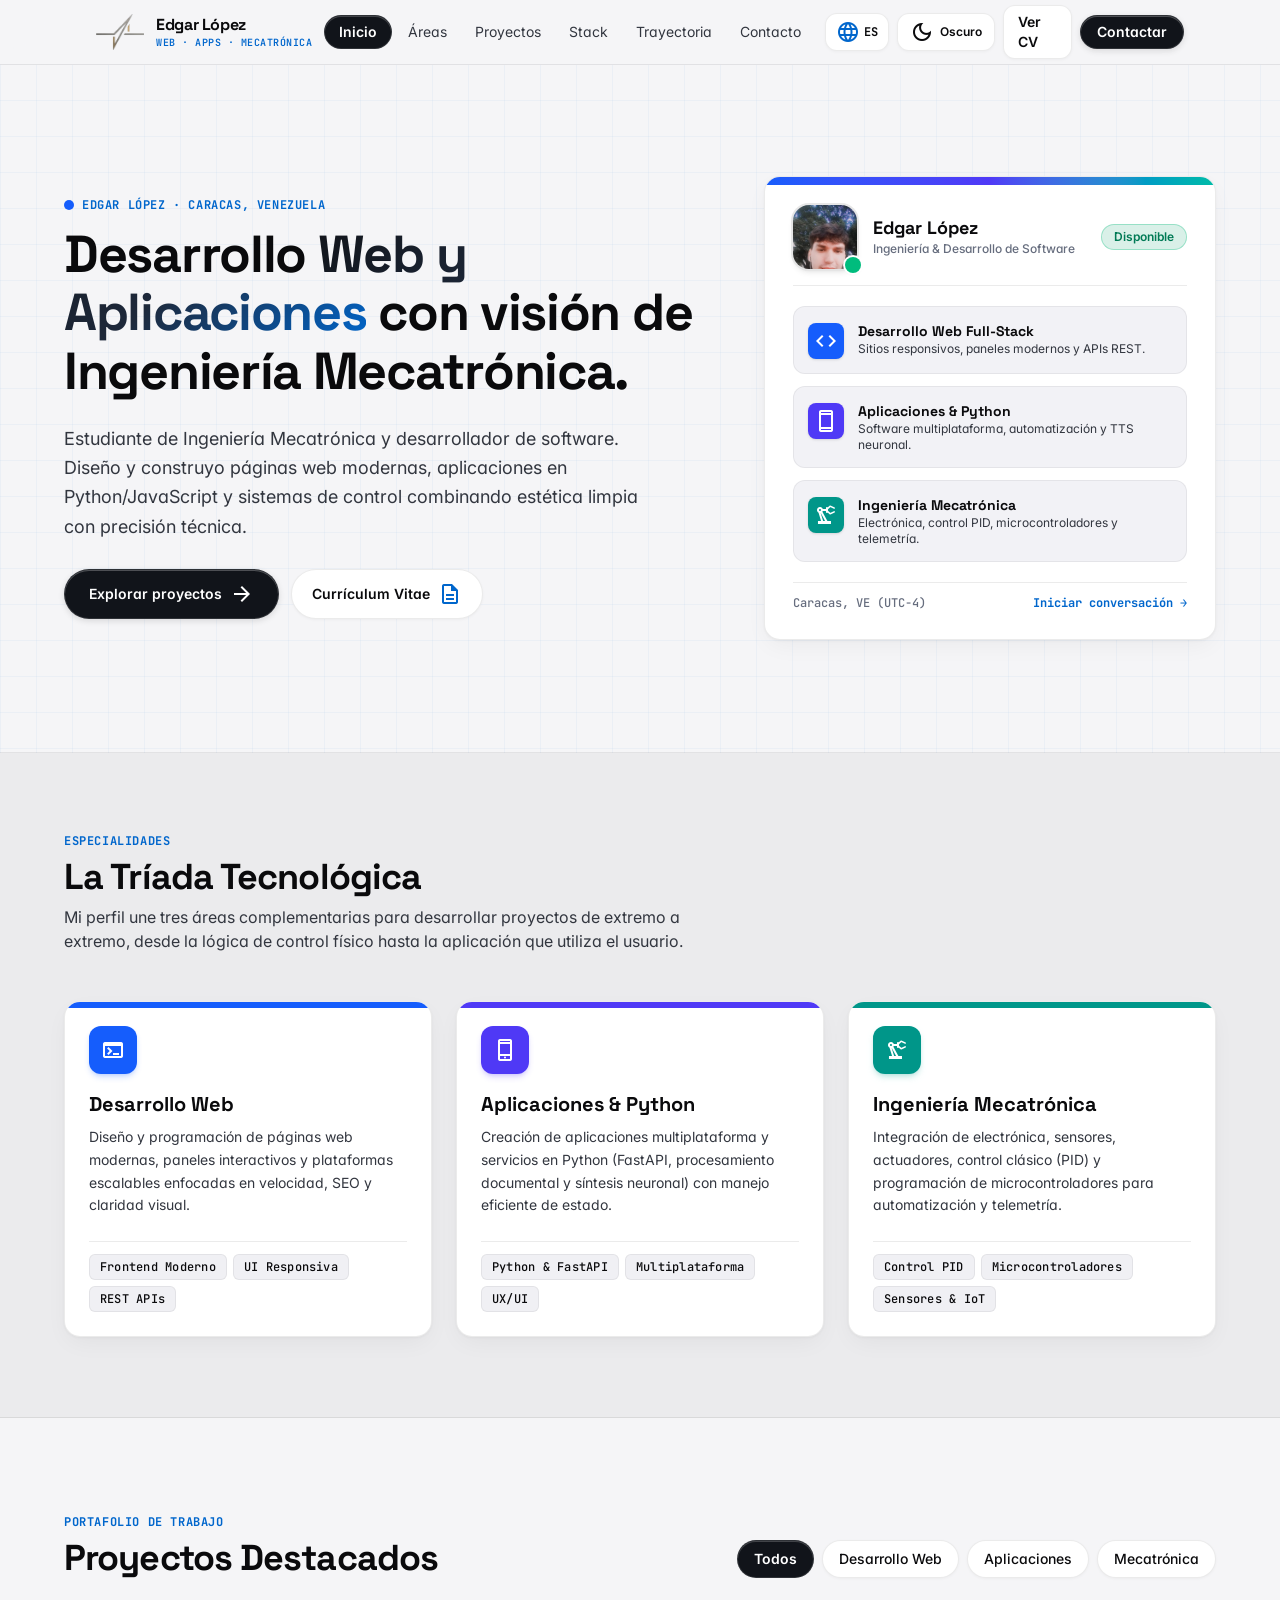
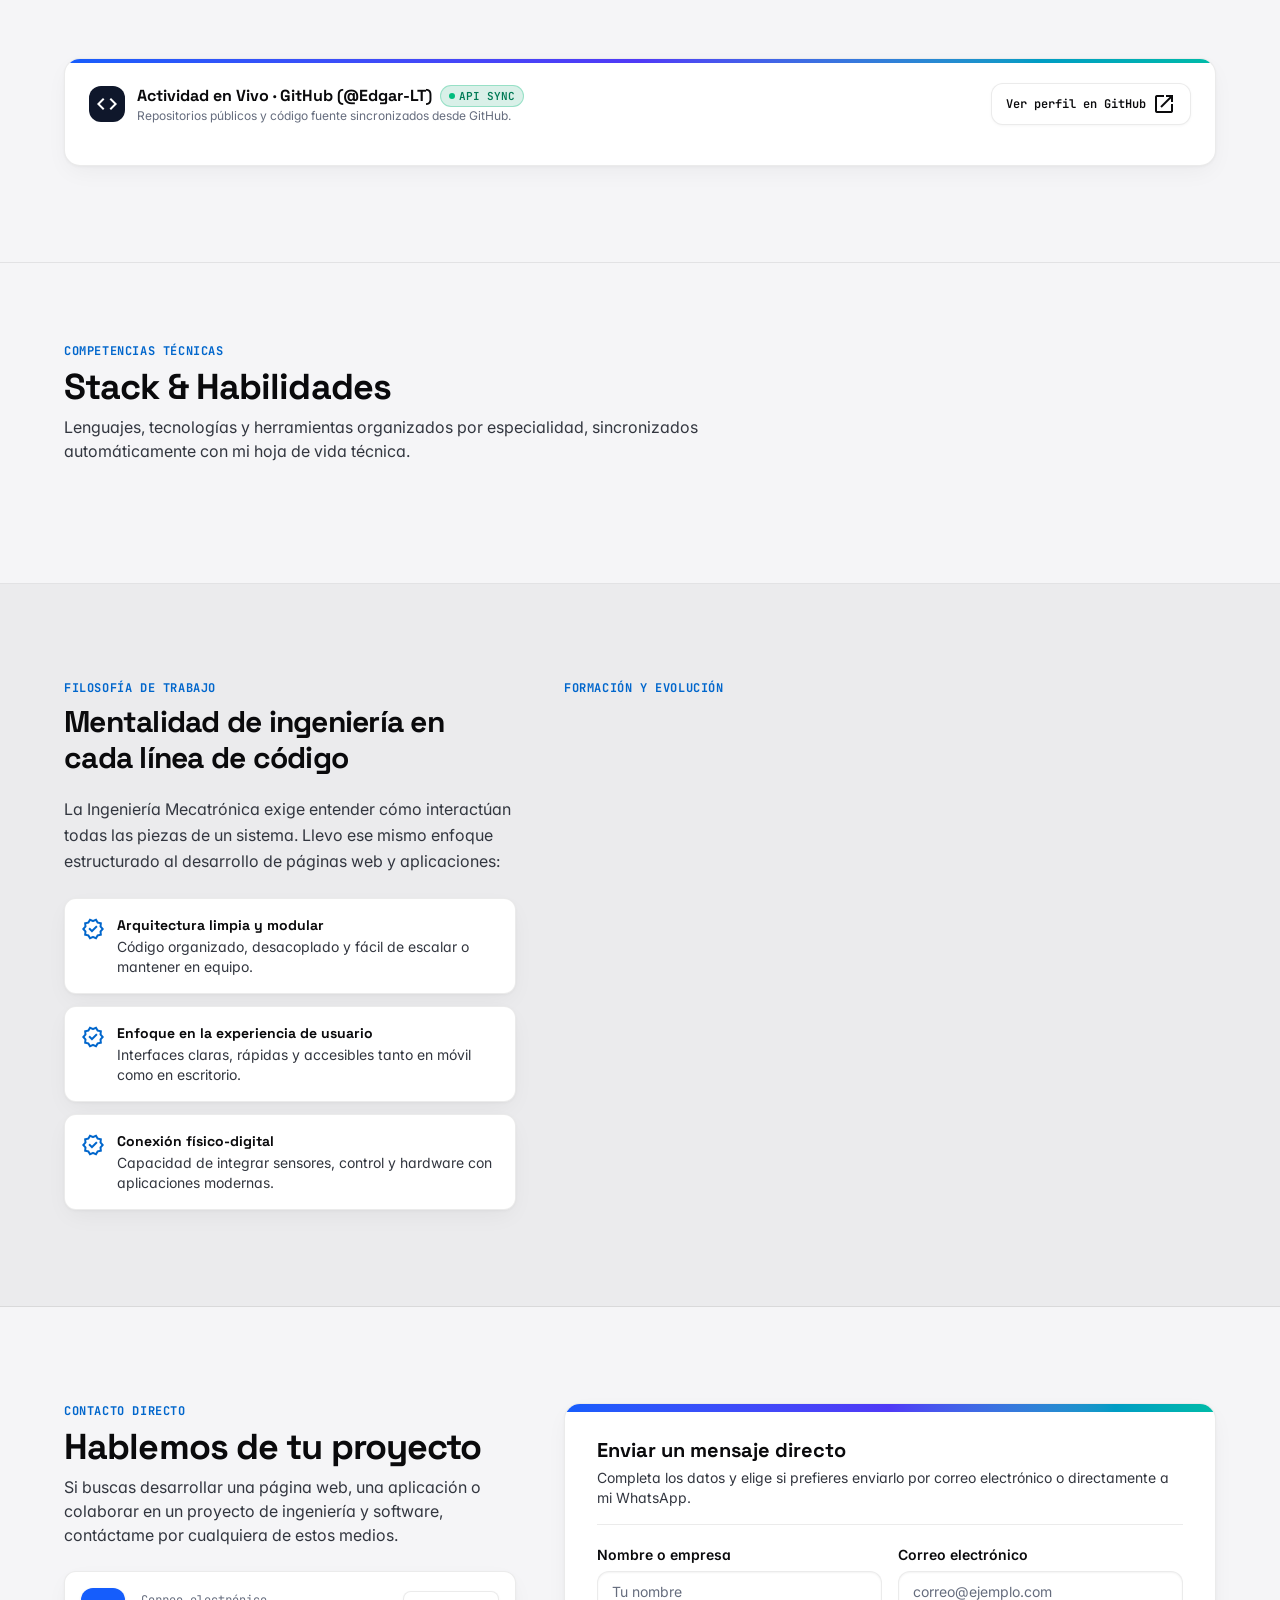
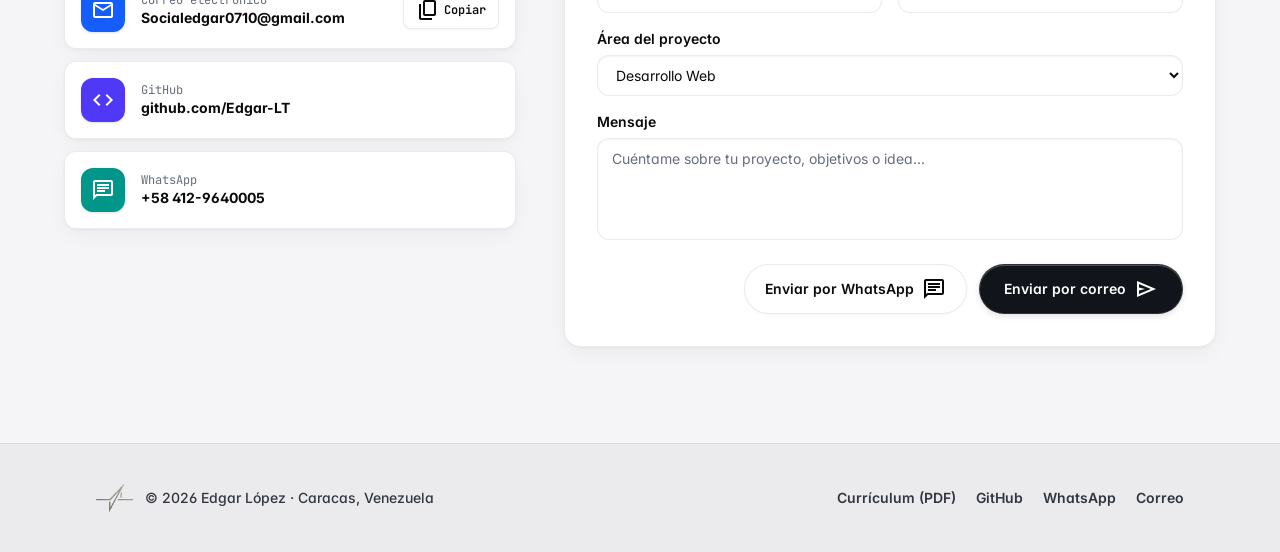
==== commit be844c49: "style(profile): expand avatar dimensions, enforce exact 1:1 aspect-square and refine crop framing" ====
--- a/index.html
+++ b/index.html
@@ -201,17 +201,17 @@
               <div class="absolute top-0 left-0 right-0 h-2 bg-gradient-to-r from-blue-600 via-indigo-600 to-teal-500"></div>
 
               <div class="flex items-center justify-between pb-4 border-b theme-border">
-                <div class="flex items-center gap-3.5">
+                <div class="flex items-center gap-4">
                   <div class="relative shrink-0">
-                    <img src="assets/profile.webp" alt="Edgar López" width="52" height="52" class="w-13 h-13 rounded-2xl object-cover object-center ring-2 ring-neutral-200/80 dark:ring-neutral-700/80 shadow-md" />
-                    <span class="absolute -bottom-1 -right-1 w-3.5 h-3.5 rounded-full bg-emerald-500 ring-2 ring-white dark:ring-neutral-900" title="Disponible para proyectos"></span>
+                    <img src="assets/profile.webp" alt="Edgar López" width="64" height="64" class="w-16 h-16 rounded-2xl object-cover object-center aspect-square ring-2 ring-neutral-200/90 dark:ring-neutral-700/90 shadow-md" />
+                    <span class="absolute -bottom-1 -right-1 w-4 h-4 rounded-full bg-emerald-500 ring-2 ring-white dark:ring-neutral-900 shadow-sm" title="Disponible para proyectos"></span>
                   </div>
                   <div class="flex flex-col">
-                    <span class="font-display font-bold text-base theme-heading">Edgar López</span>
-                    <span class="text-xs font-medium theme-muted" data-i18n="card_role">Ingeniería & Desarrollo de Software</span>
-                  </div>
-                </div>
-                <span class="px-3 py-1 rounded-full bg-emerald-600/15 text-emerald-700 dark:text-emerald-300 border border-emerald-500/30 text-xs font-semibold" data-i18n="card_status">
+                    <span class="font-display font-bold text-lg theme-heading leading-tight">Edgar López</span>
+                    <span class="text-xs font-medium theme-muted pt-0.5" data-i18n="card_role">Ingeniería & Desarrollo de Software</span>
+                  </div>
+                </div>
+                <span class="px-3 py-1 rounded-full bg-emerald-600/15 text-emerald-700 dark:text-emerald-300 border border-emerald-500/30 text-xs font-semibold shrink-0" data-i18n="card_status">
                   Disponible
                 </span>
               </div>
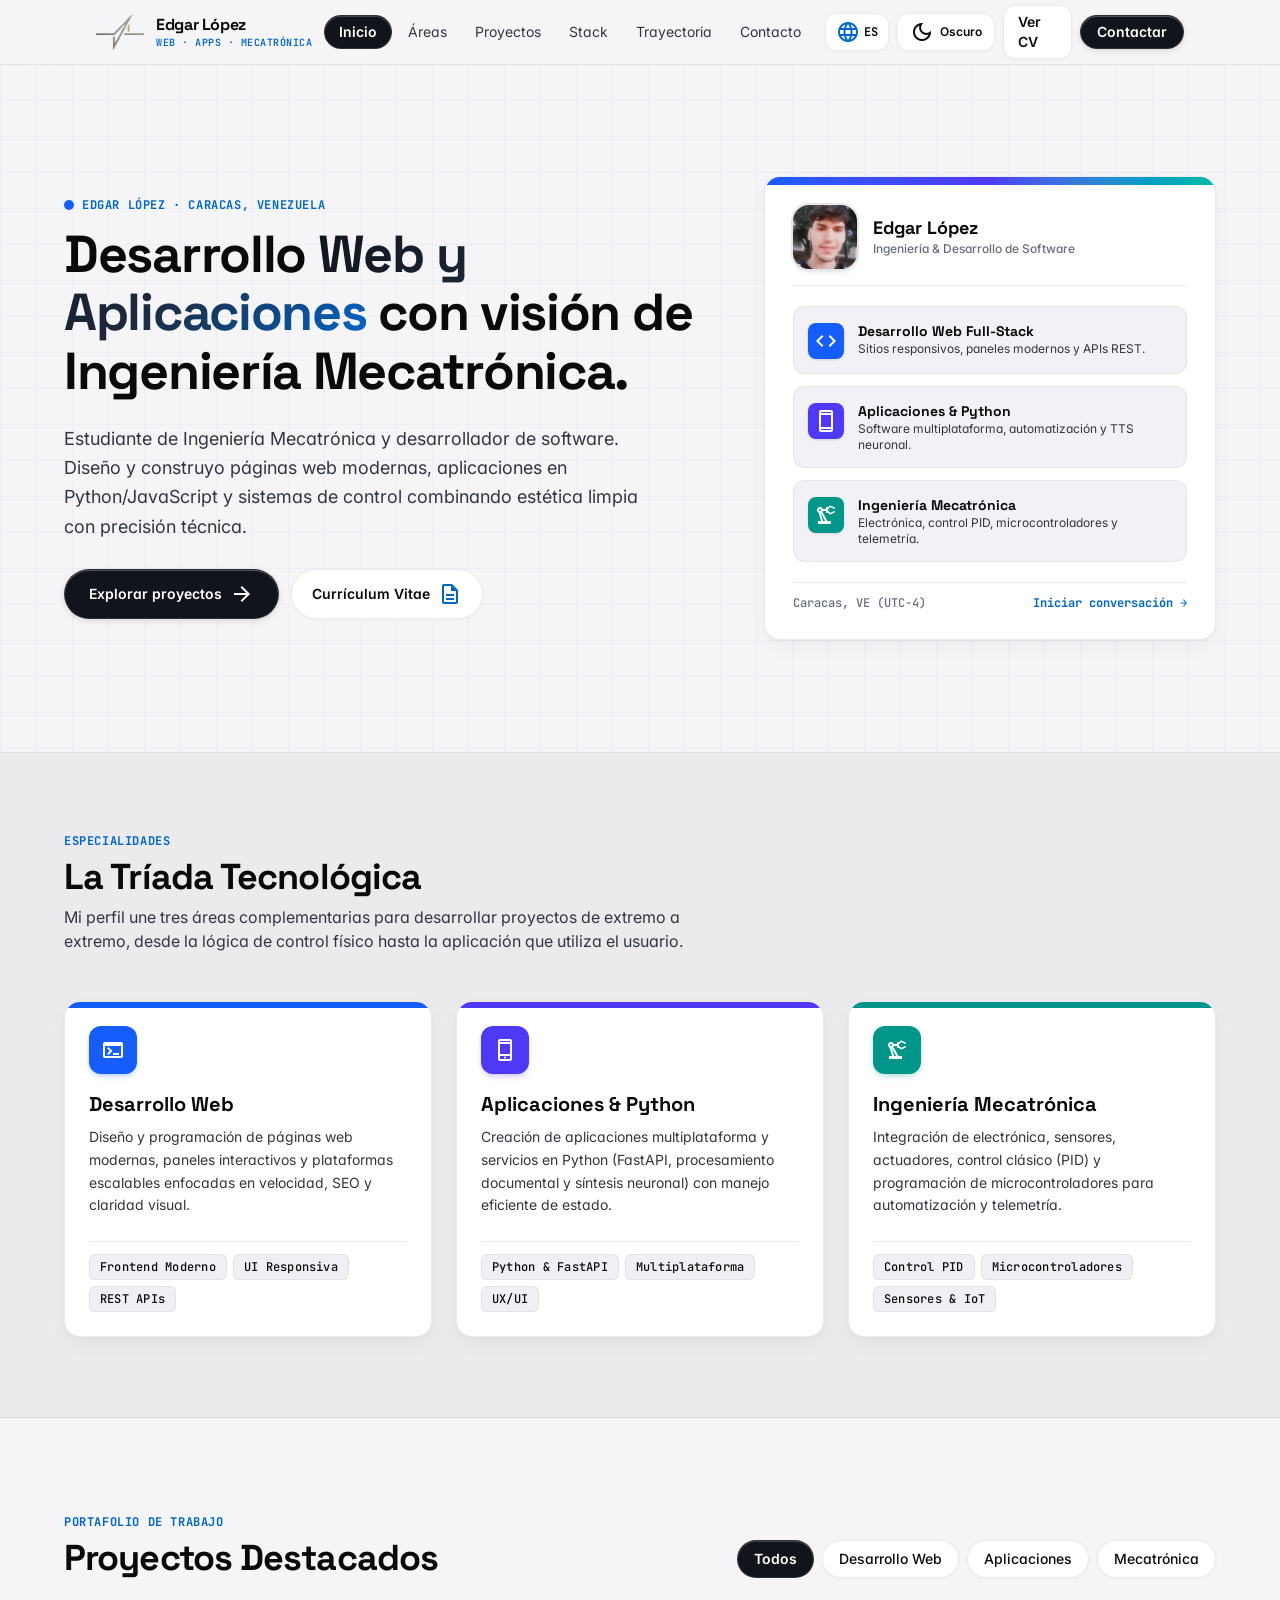
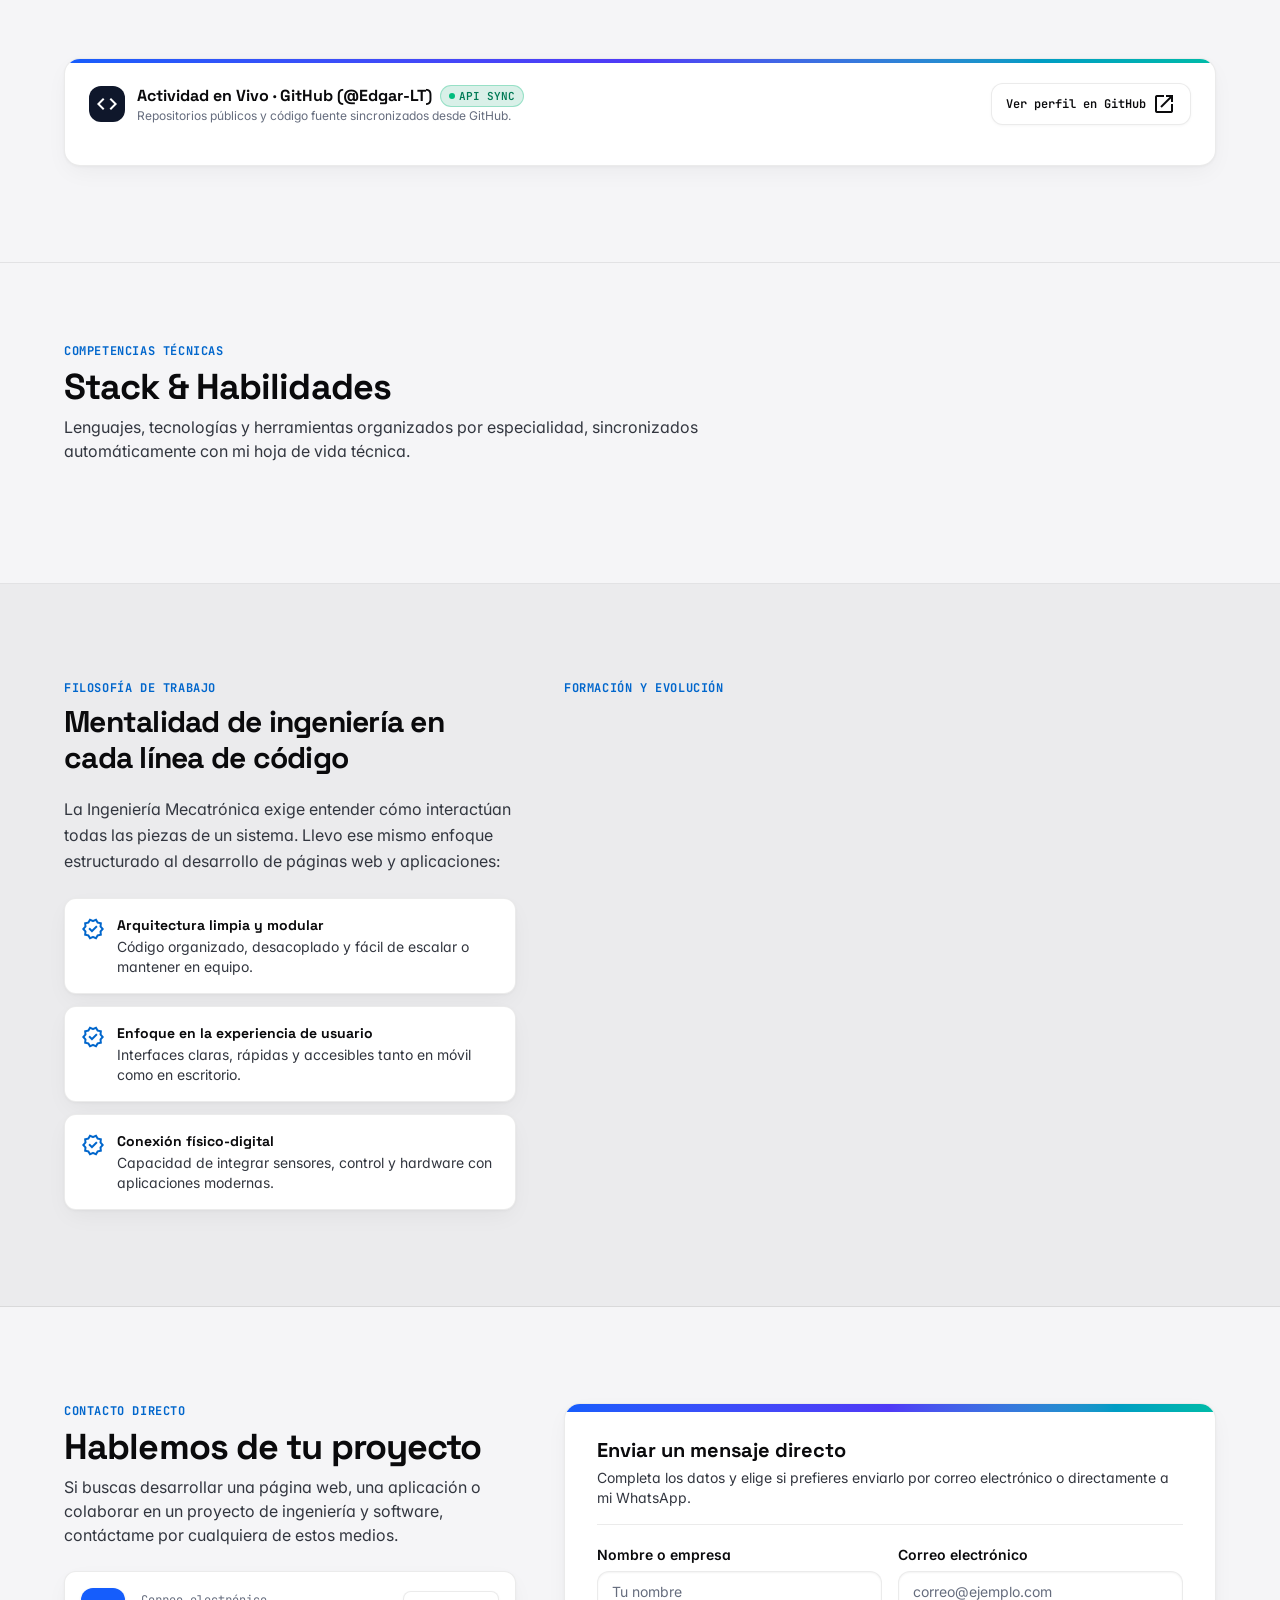
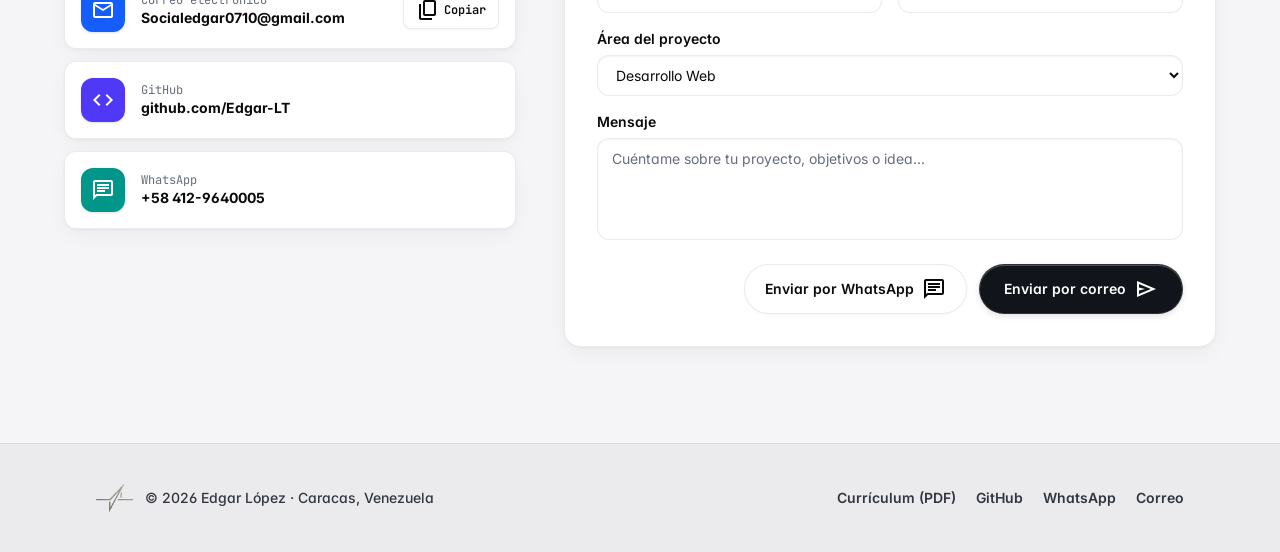
==== commit 4275c55a: "style(hero): remove availability status badge and dot from identity presentation card" ====
--- a/index.html
+++ b/index.html
@@ -200,20 +200,16 @@
               <!-- Tricolor Identity Bar -->
               <div class="absolute top-0 left-0 right-0 h-2 bg-gradient-to-r from-blue-600 via-indigo-600 to-teal-500"></div>
 
-              <div class="flex items-center justify-between pb-4 border-b theme-border">
+              <div class="flex items-center pb-4 border-b theme-border">
                 <div class="flex items-center gap-4">
                   <div class="relative shrink-0">
                     <img src="assets/profile.webp" alt="Edgar López" width="64" height="64" class="w-16 h-16 rounded-2xl object-cover object-center aspect-square ring-2 ring-neutral-200/90 dark:ring-neutral-700/90 shadow-md" />
-                    <span class="absolute -bottom-1 -right-1 w-4 h-4 rounded-full bg-emerald-500 ring-2 ring-white dark:ring-neutral-900 shadow-sm" title="Disponible para proyectos"></span>
                   </div>
                   <div class="flex flex-col">
                     <span class="font-display font-bold text-lg theme-heading leading-tight">Edgar López</span>
                     <span class="text-xs font-medium theme-muted pt-0.5" data-i18n="card_role">Ingeniería & Desarrollo de Software</span>
                   </div>
                 </div>
-                <span class="px-3 py-1 rounded-full bg-emerald-600/15 text-emerald-700 dark:text-emerald-300 border border-emerald-500/30 text-xs font-semibold shrink-0" data-i18n="card_status">
-                  Disponible
-                </span>
               </div>
 
               <!-- The 3 Pillars inside distinct subcards -->
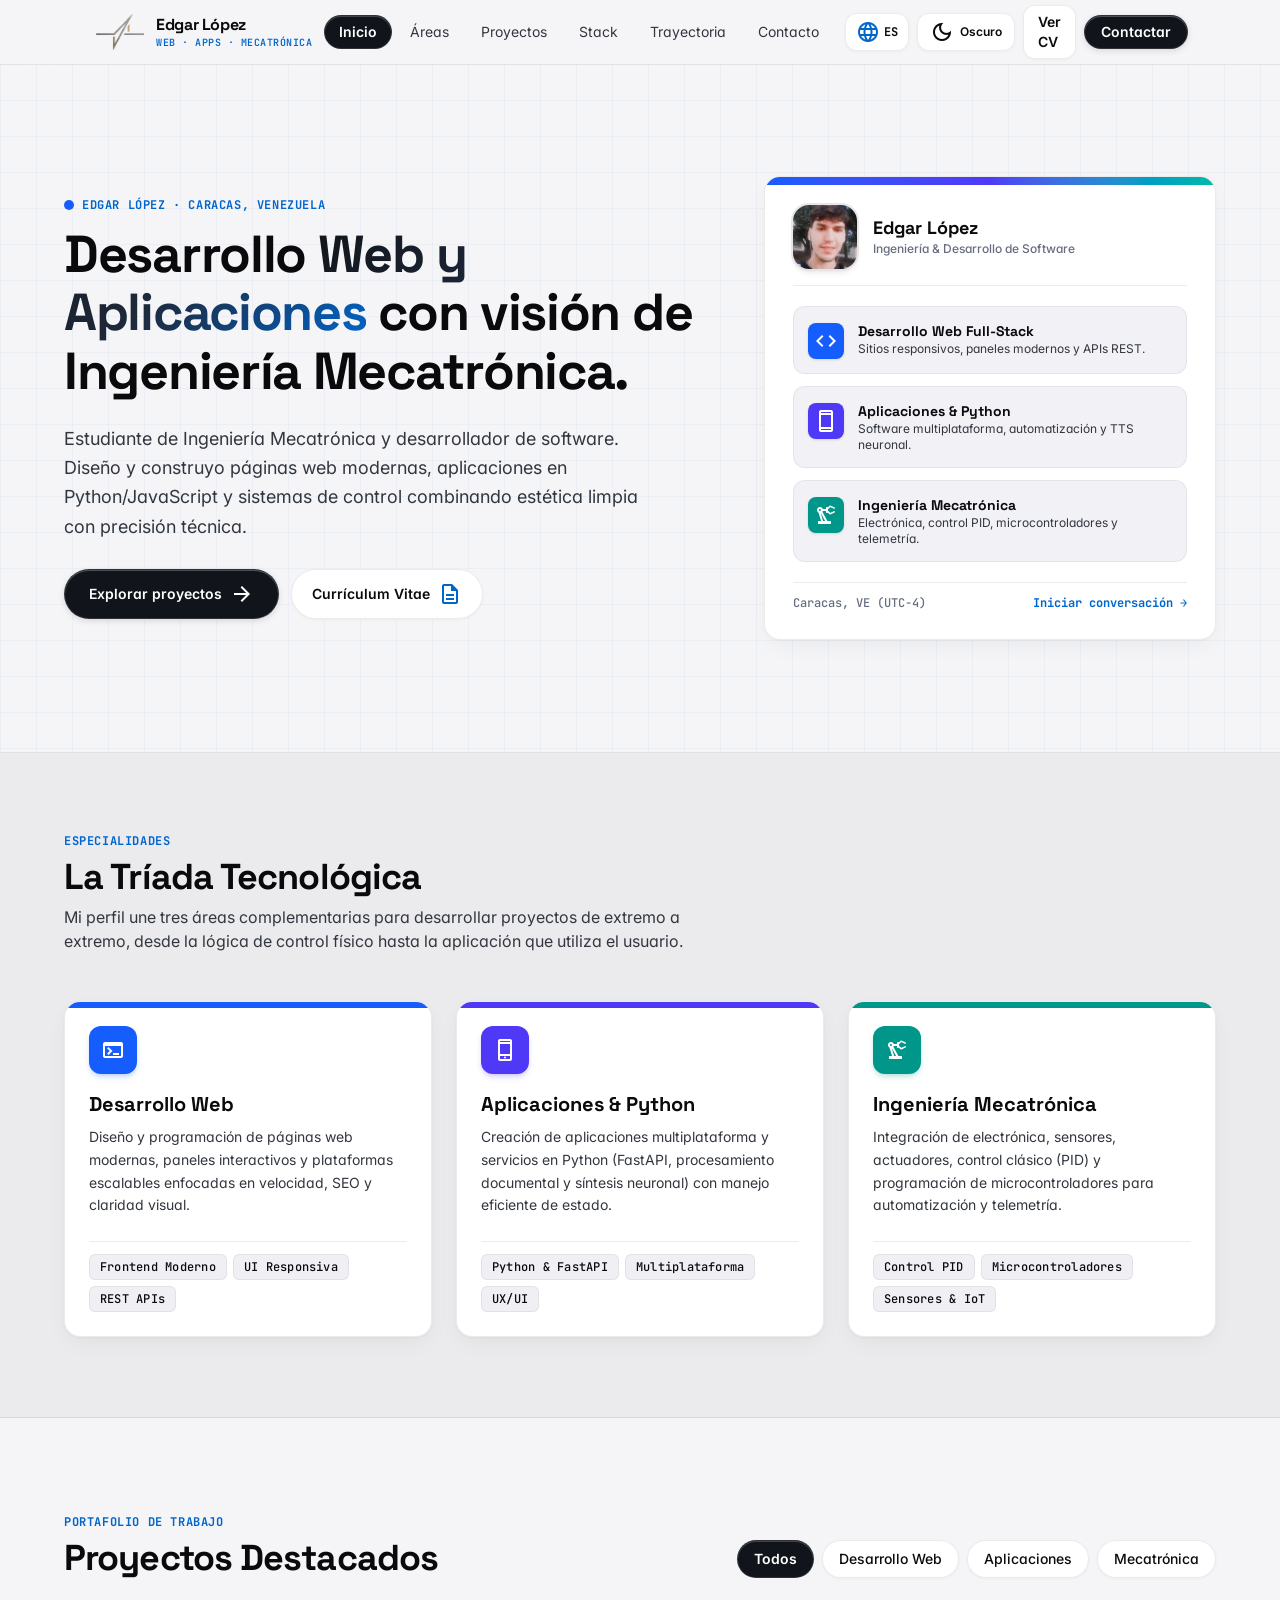
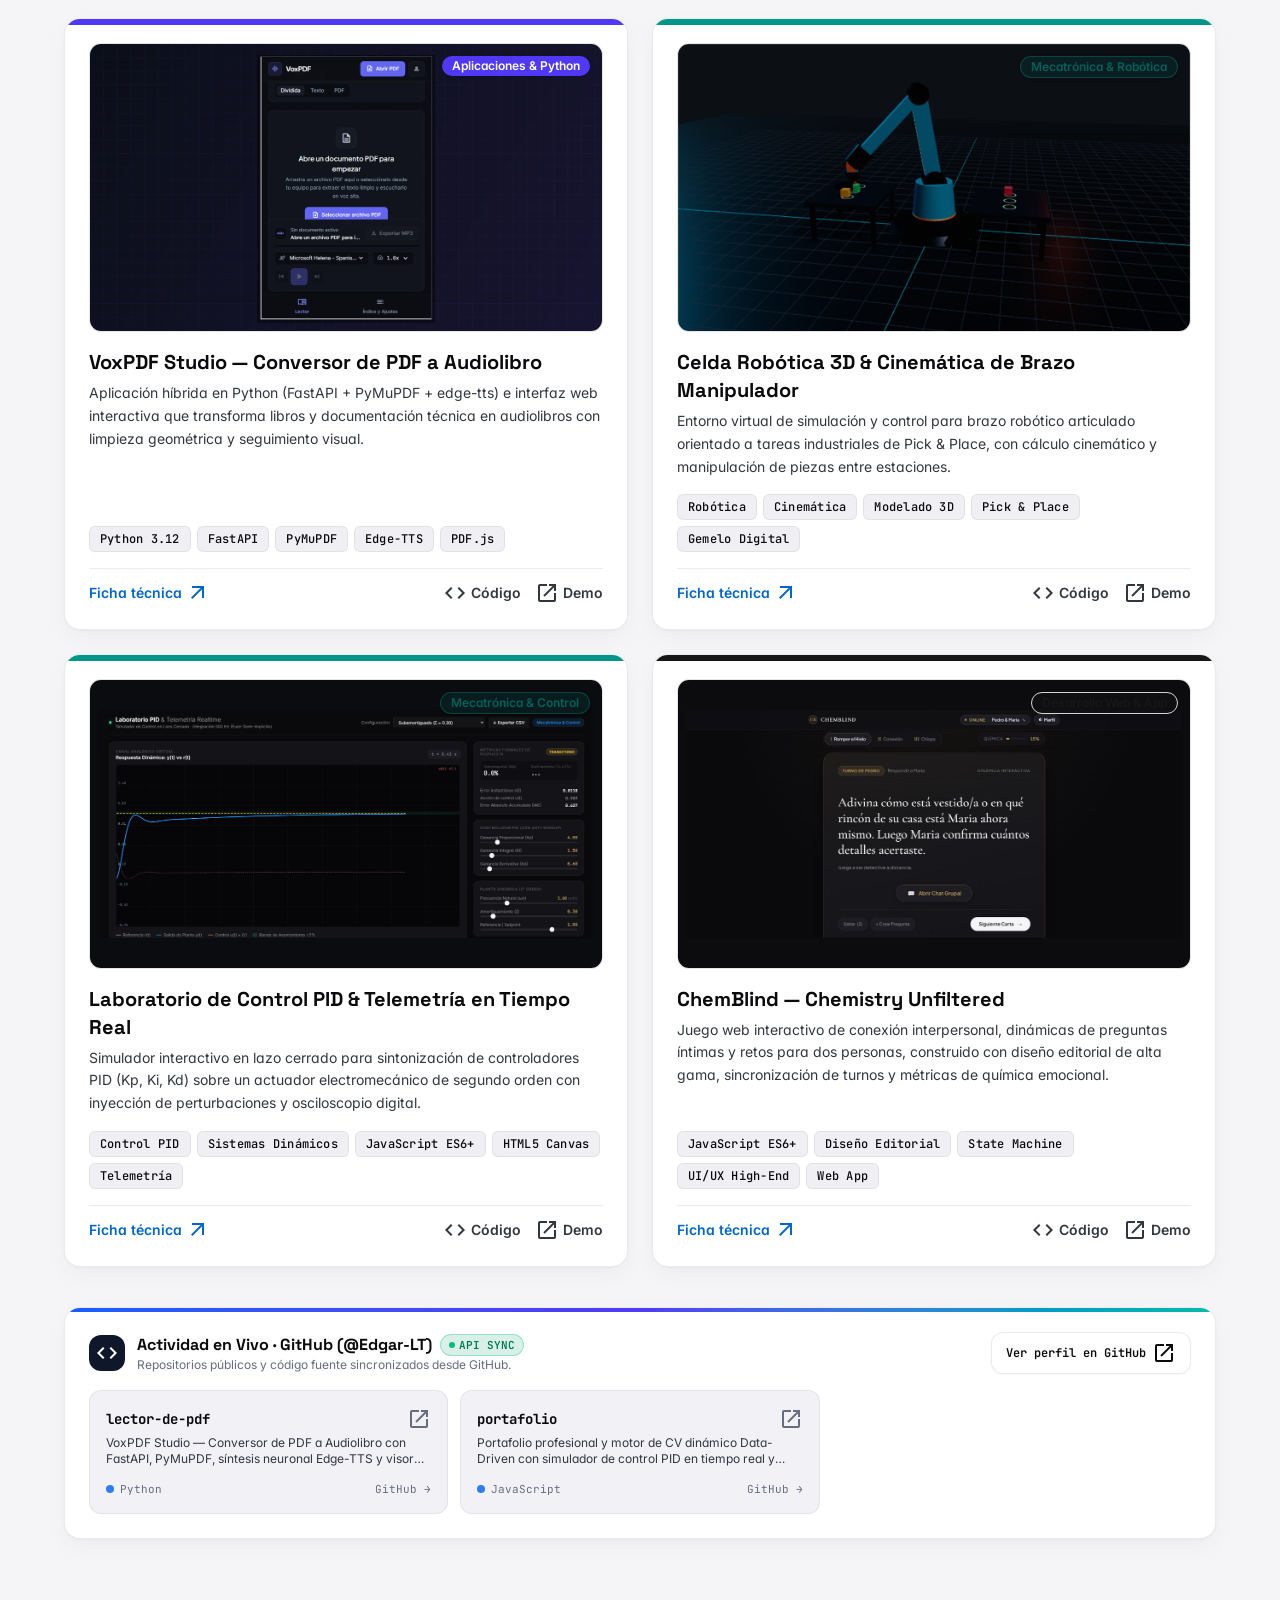
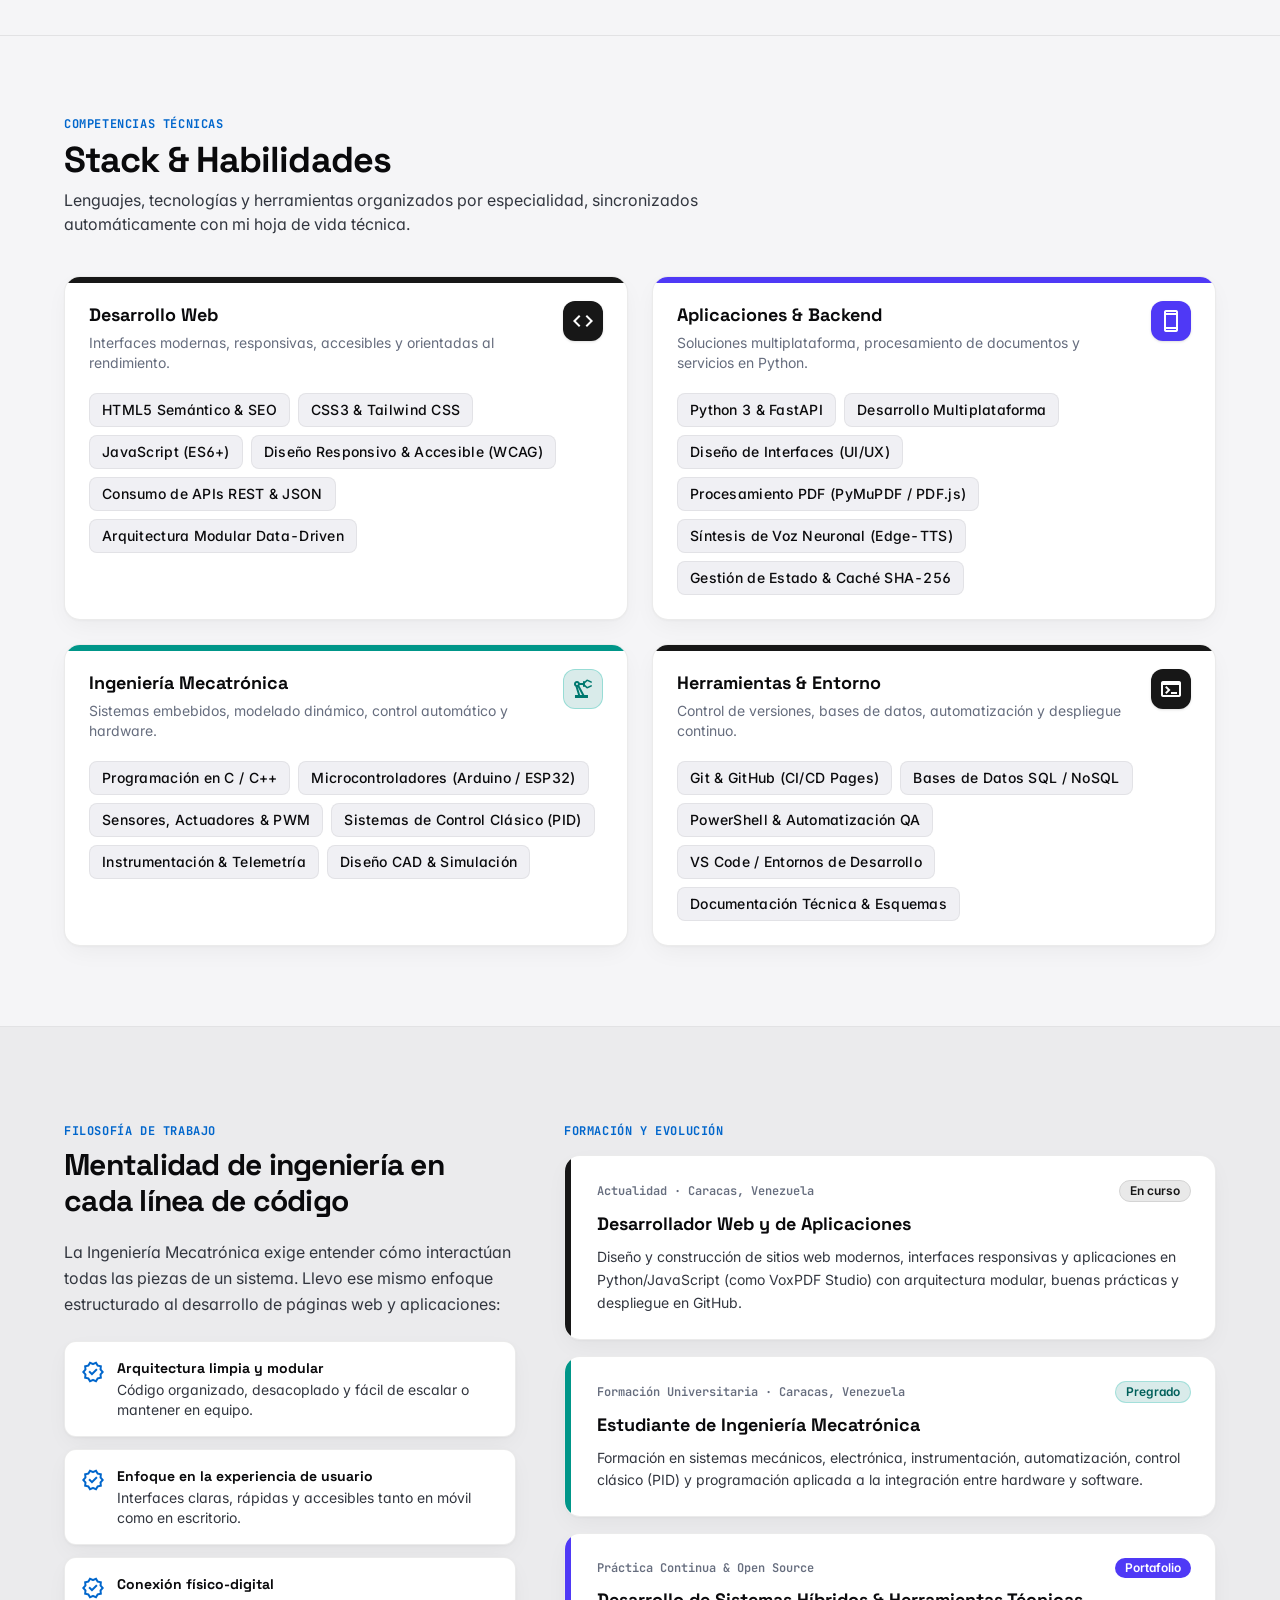
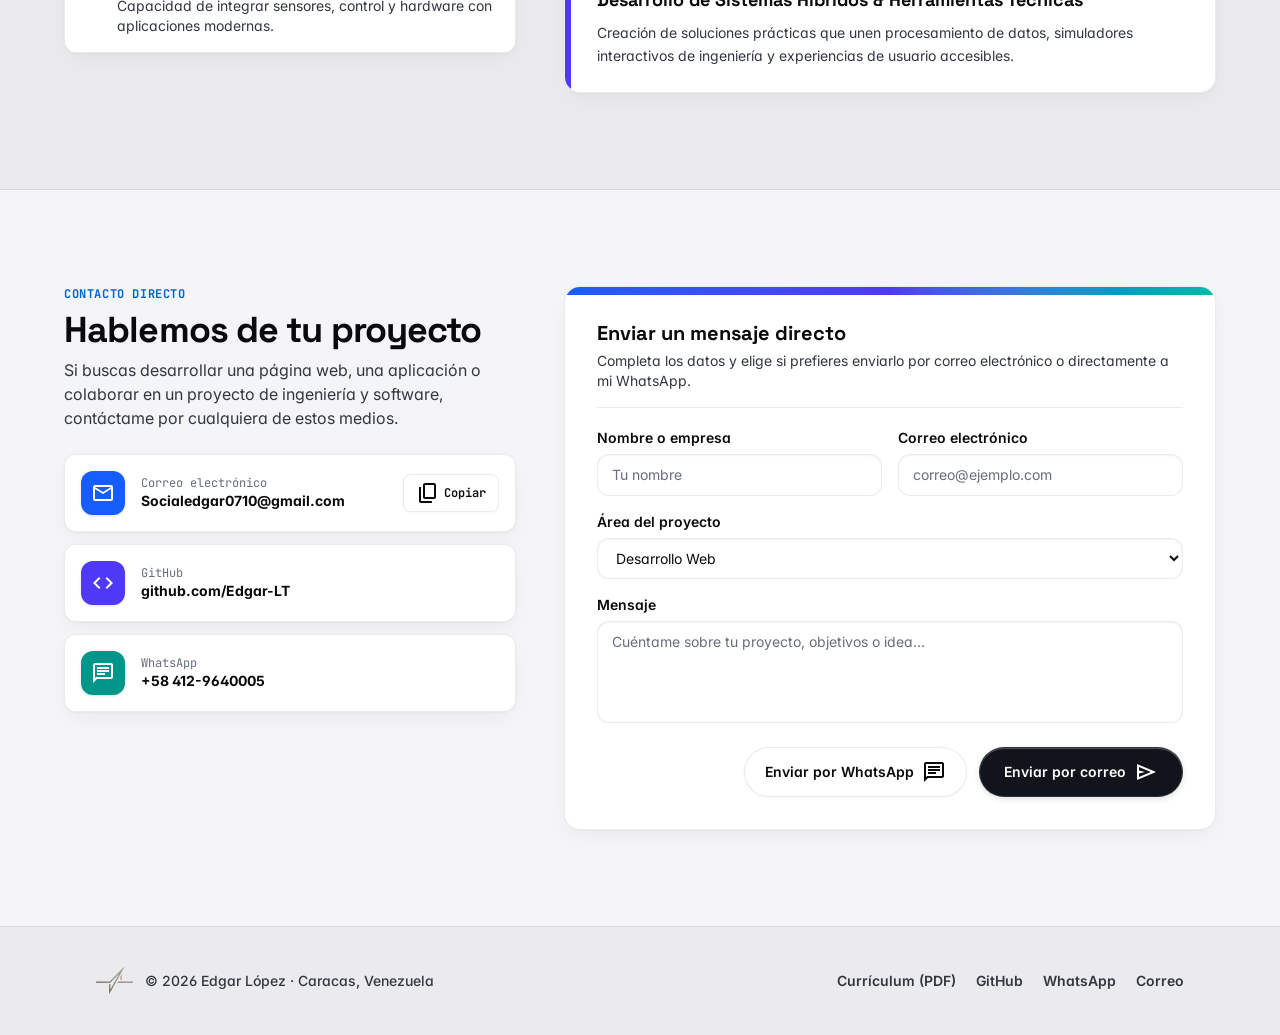
==== commit 5918b766: "fix(runtime): eliminate duplicate I18N_DICTIONARY declaration and tailwind config error" ====
--- a/index.html
+++ b/index.html
@@ -606,10 +606,10 @@
     </div>
   </footer>
 
-  <!-- Modular Data & Application Controller -->
-  <script src="js/data.js"></script>
-  <script src="js/i18n.js"></script>
-  <script src="js/main.js"></script>
+  <!-- Modular Data & Application Controller (Cache-Busted v=20261107b) -->
+  <script src="js/data.js?v=20261107b"></script>
+  <script src="js/i18n.js?v=20261107b"></script>
+  <script src="js/main.js?v=20261107b"></script>
 </body>
 </html>
 
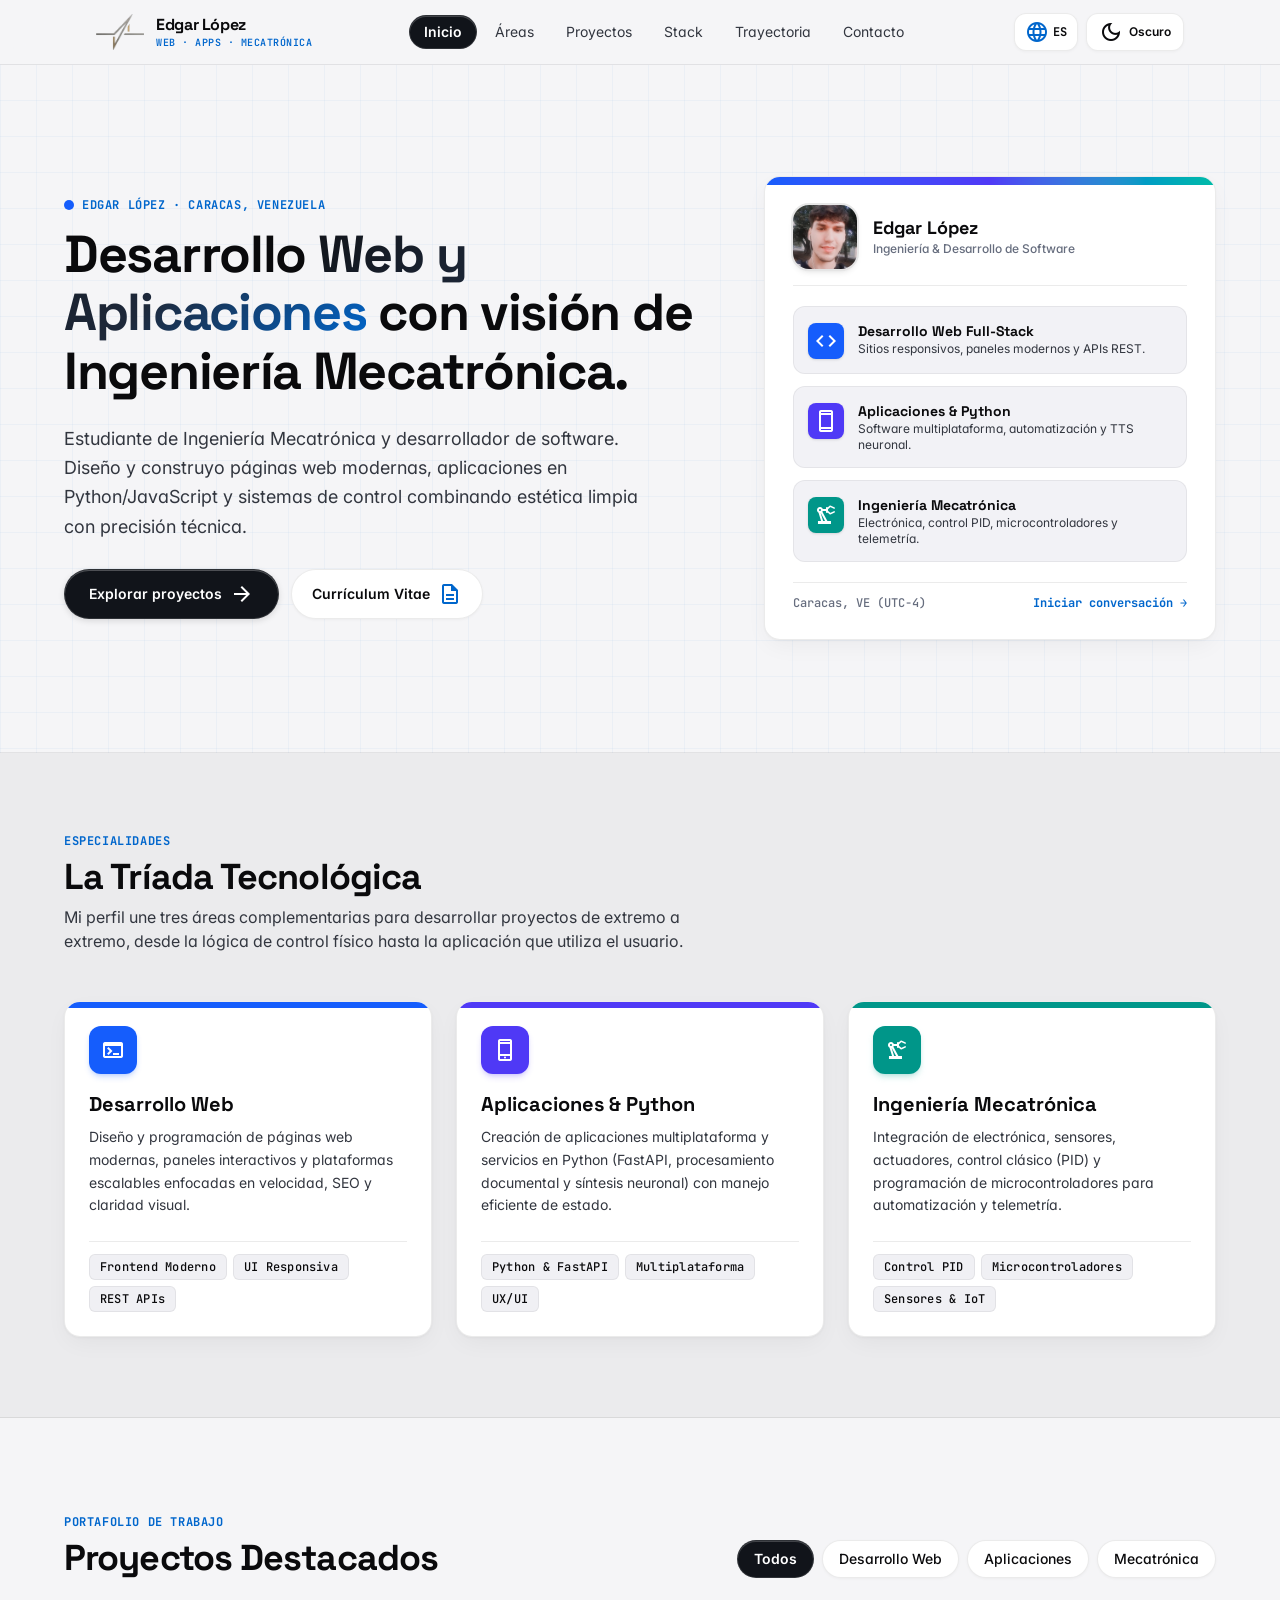
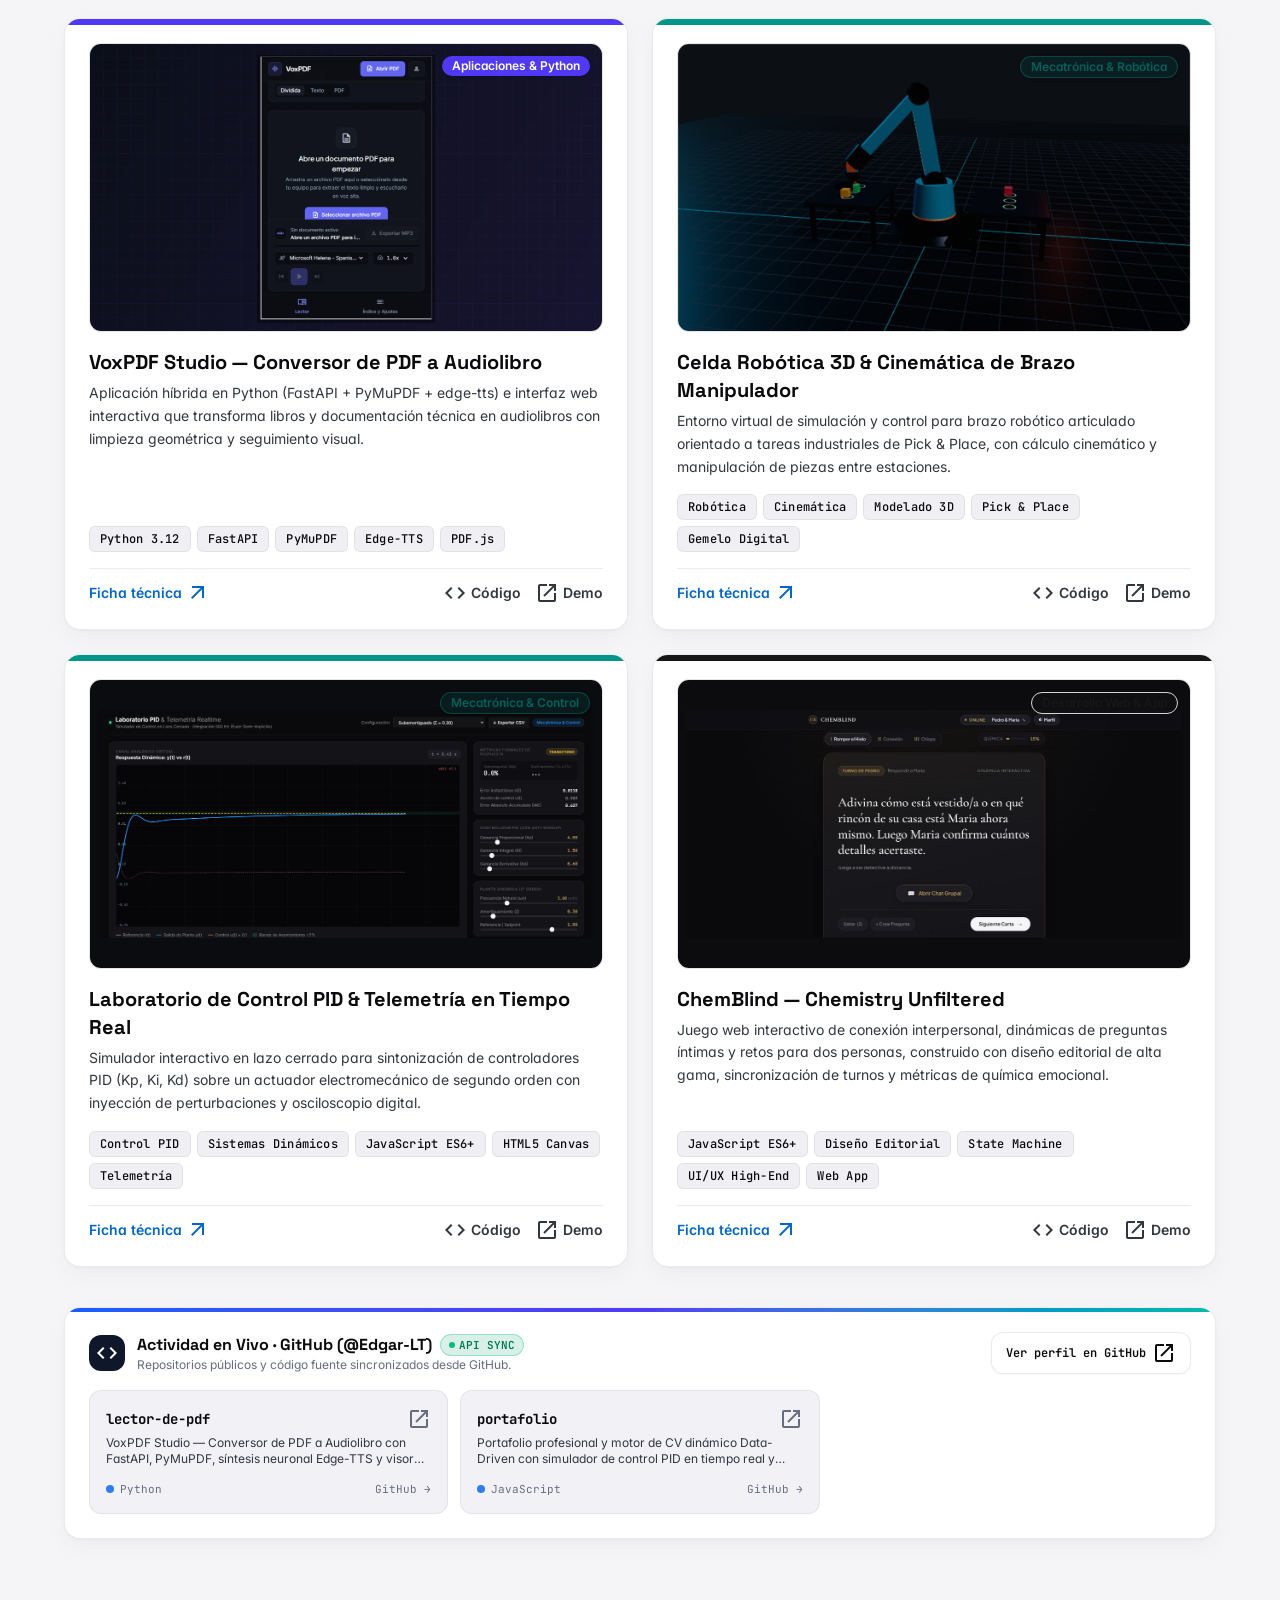
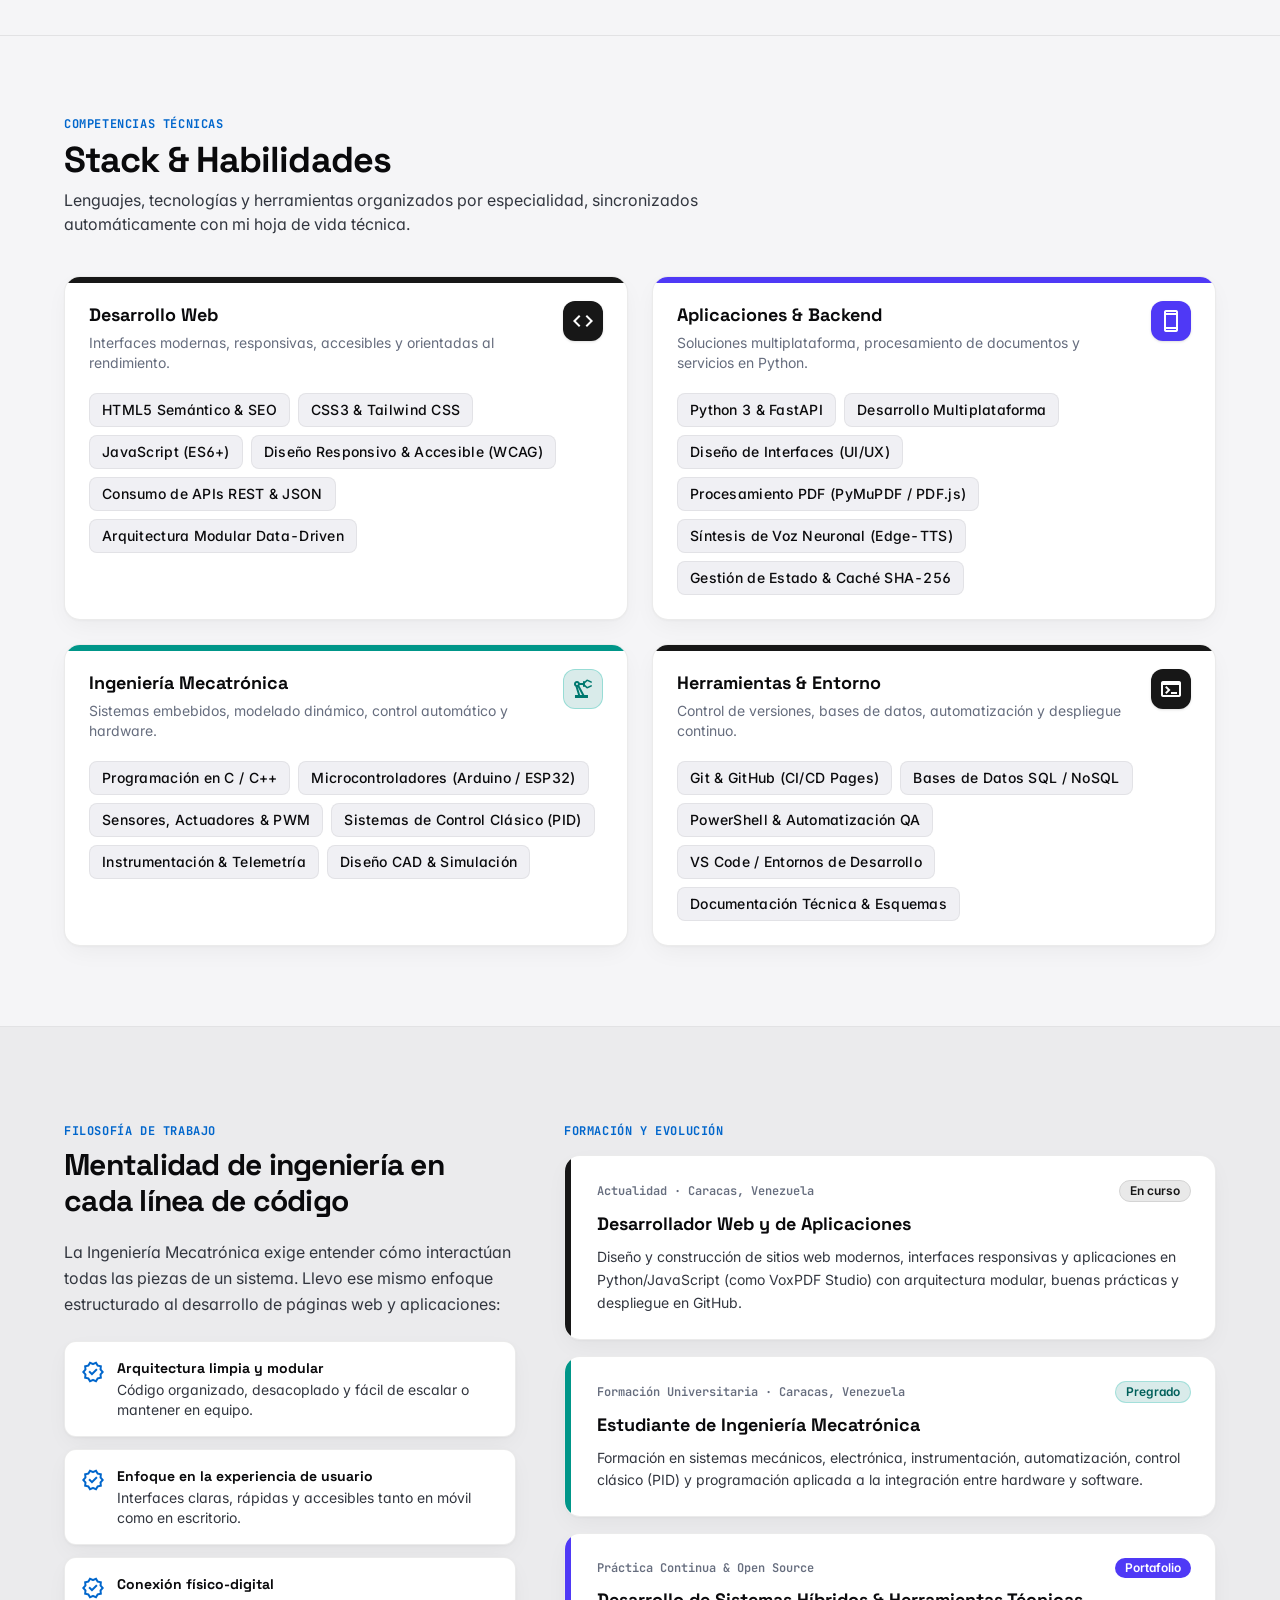
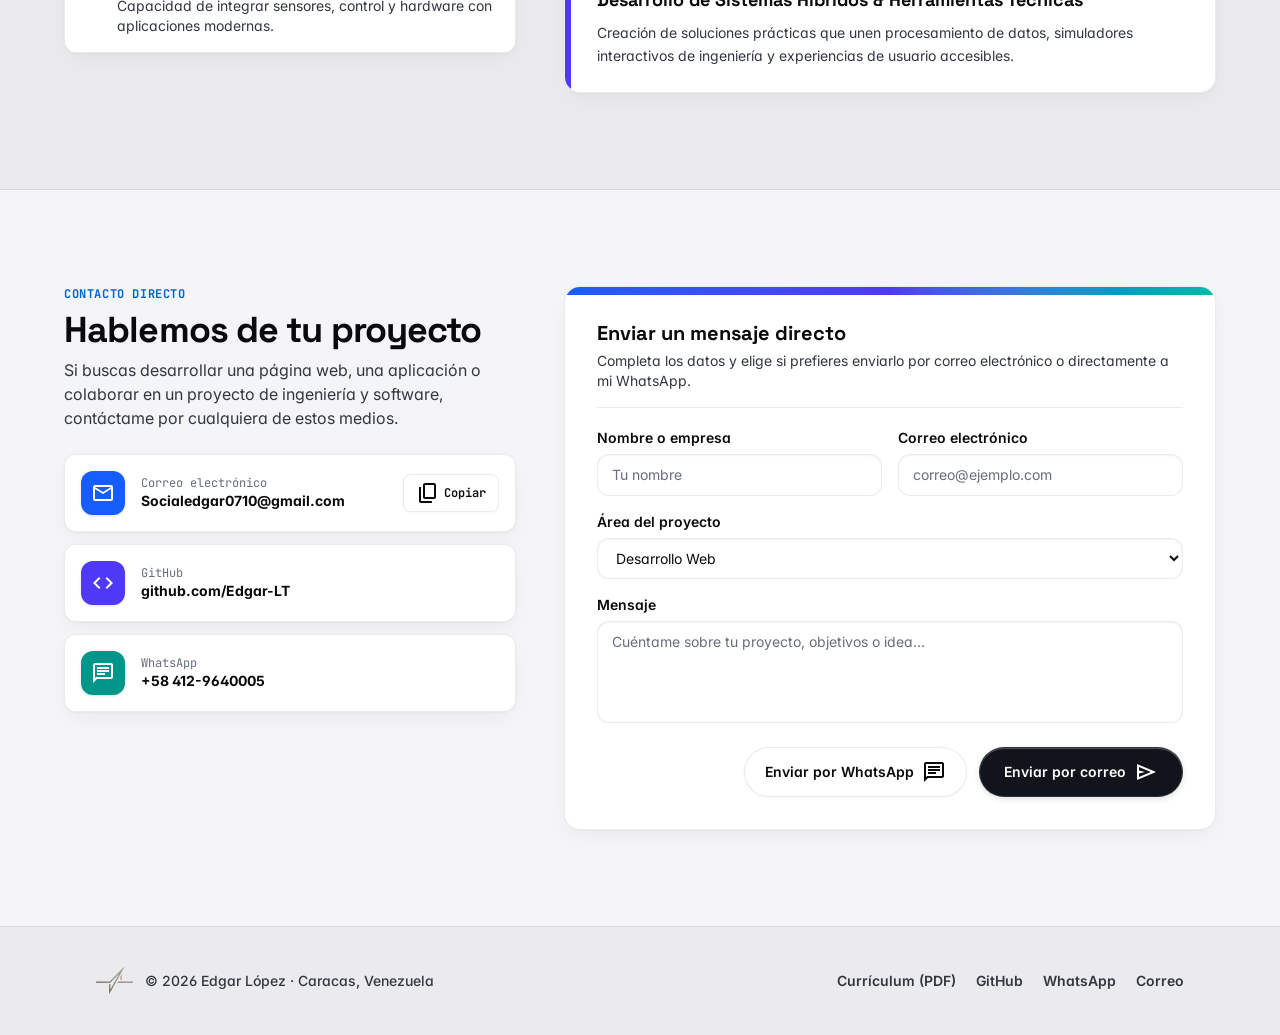
==== commit c1ea50cb: "style(navbar): simplify header by removing contact button and CV link" ====
--- a/index.html
+++ b/index.html
@@ -118,7 +118,7 @@
         <a class="nav-link text-sm px-3 py-1.5 rounded-lg theme-body hover:underline transition-all" href="#contacto" data-i18n="nav_contact">Contacto</a>
       </nav>
 
-      <!-- Header Actions: Language, Theme & CTAs -->
+      <!-- Header Actions: Language, Theme & Mobile Menu -->
       <div class="flex items-center gap-2">
         <button aria-label="Cambiar idioma entre Español e Inglés" title="Cambiar idioma (ES / EN)" id="lang-toggle-btn" type="button" class="inline-flex items-center gap-1 px-2.5 py-1.5 rounded-xl identity-btn-secondary font-mono text-xs font-bold transition-all cursor-pointer">
           <span class="material-symbols-outlined text-sm theme-accent" aria-hidden="true">language</span>
@@ -129,13 +129,6 @@
           <span class="material-symbols-outlined text-base" id="theme-toggle-icon" aria-hidden="true">dark_mode</span>
           <span id="theme-toggle-label" class="hidden sm:inline">Oscuro</span>
         </button>
-
-        <a class="hidden sm:inline-flex items-center gap-1.5 text-sm font-semibold px-3.5 py-1.5 rounded-xl identity-btn-secondary transition-all" href="cv.html" data-i18n="nav_cv">
-          Ver CV
-        </a>
-        <a class="hidden md:inline-flex items-center gap-1.5 text-sm font-semibold px-4 py-1.5 rounded-full btn-primary-action transition-all" href="#contacto" data-i18n="nav_cta">
-          Contactar
-        </a>
 
         <!-- Mobile Menu Button -->
         <button aria-label="Abrir menú de navegación" aria-expanded="false" aria-controls="mobile-menu" class="lg:hidden p-2 rounded-xl identity-btn-secondary" id="mobile-menu-btn" type="button">
